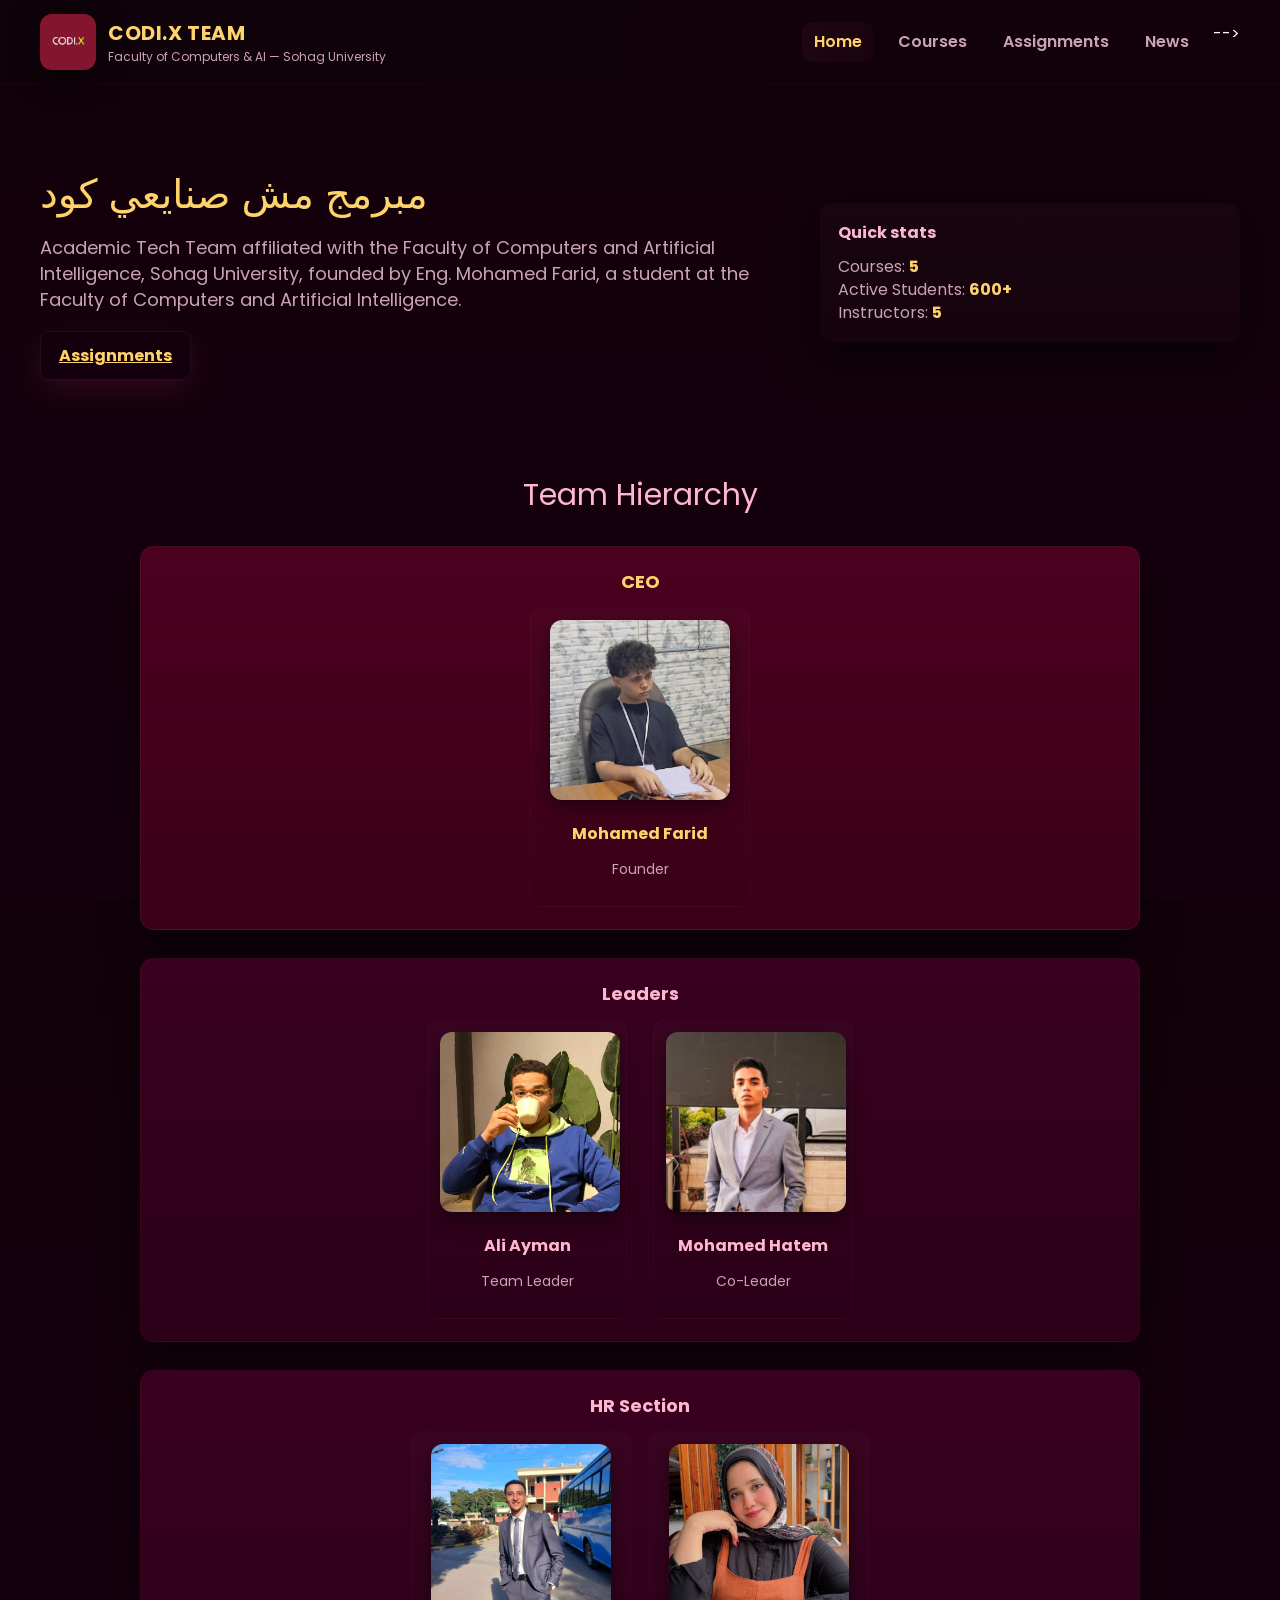
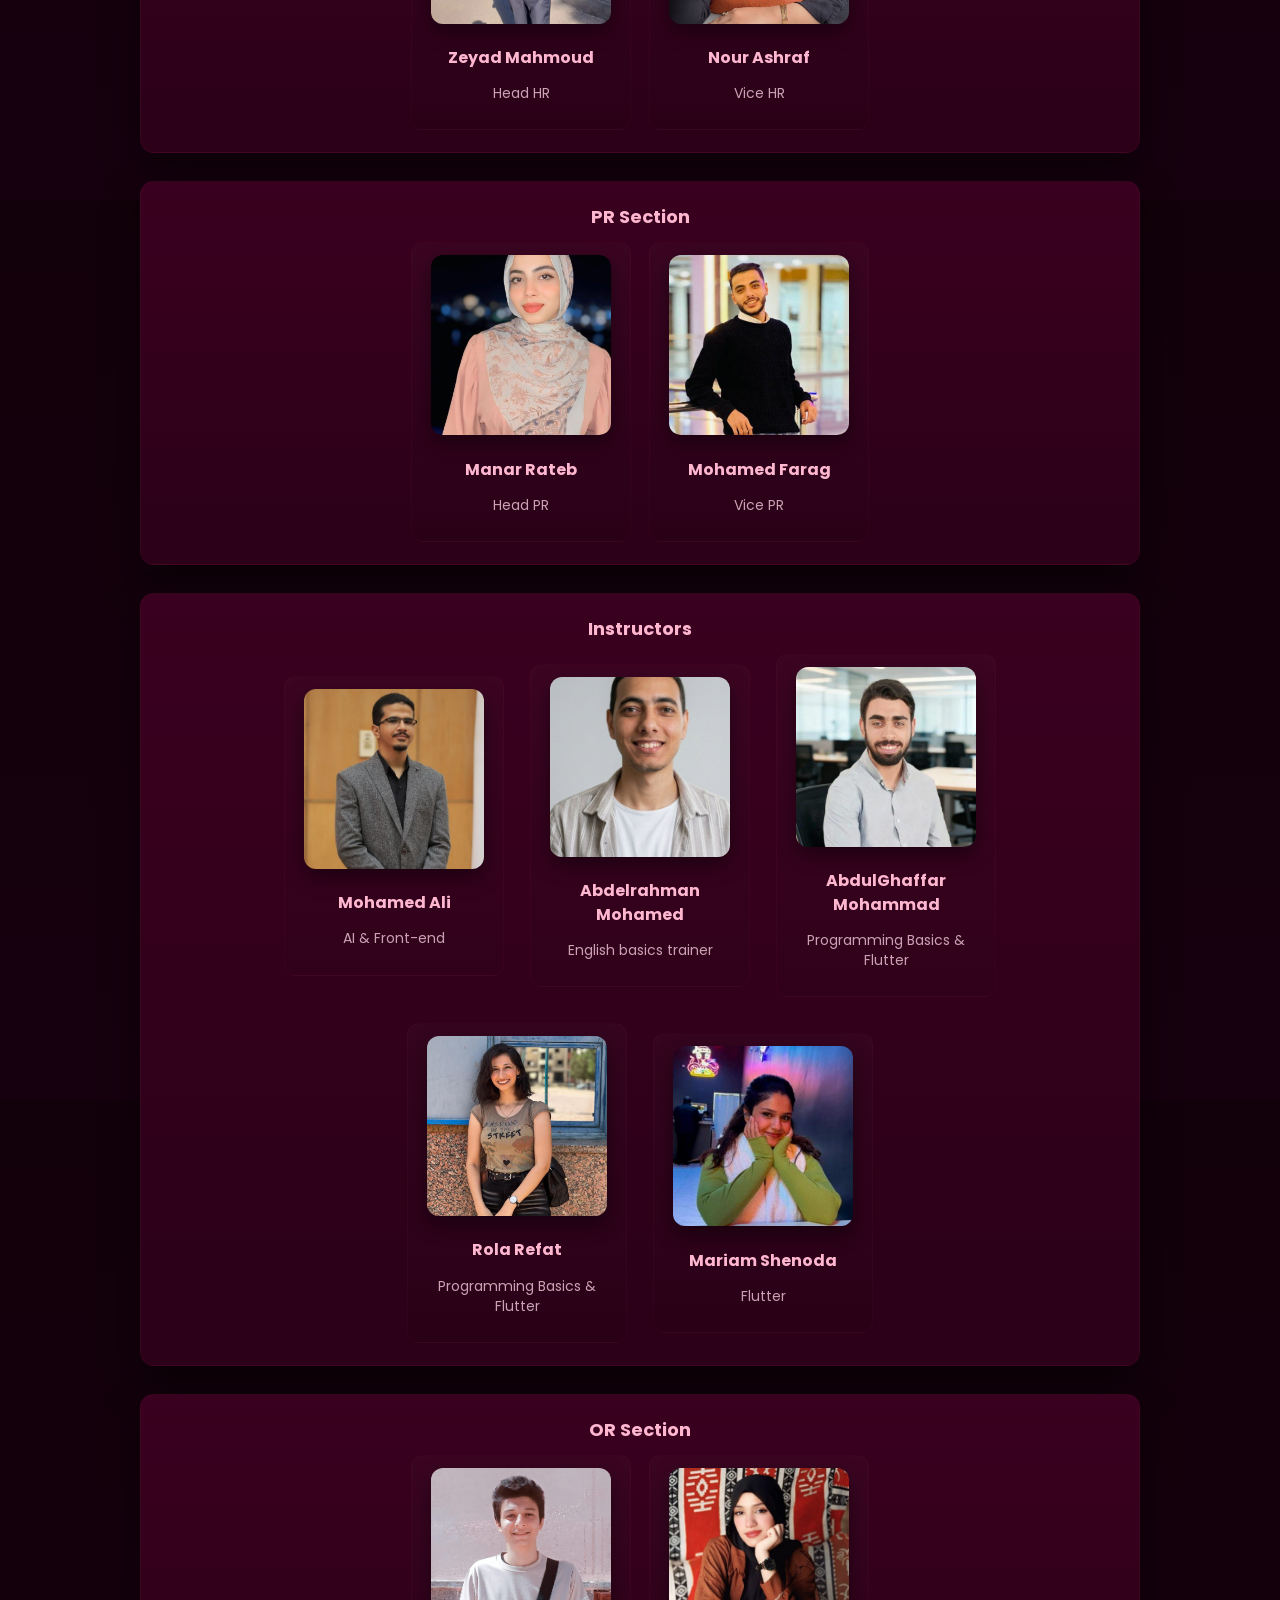
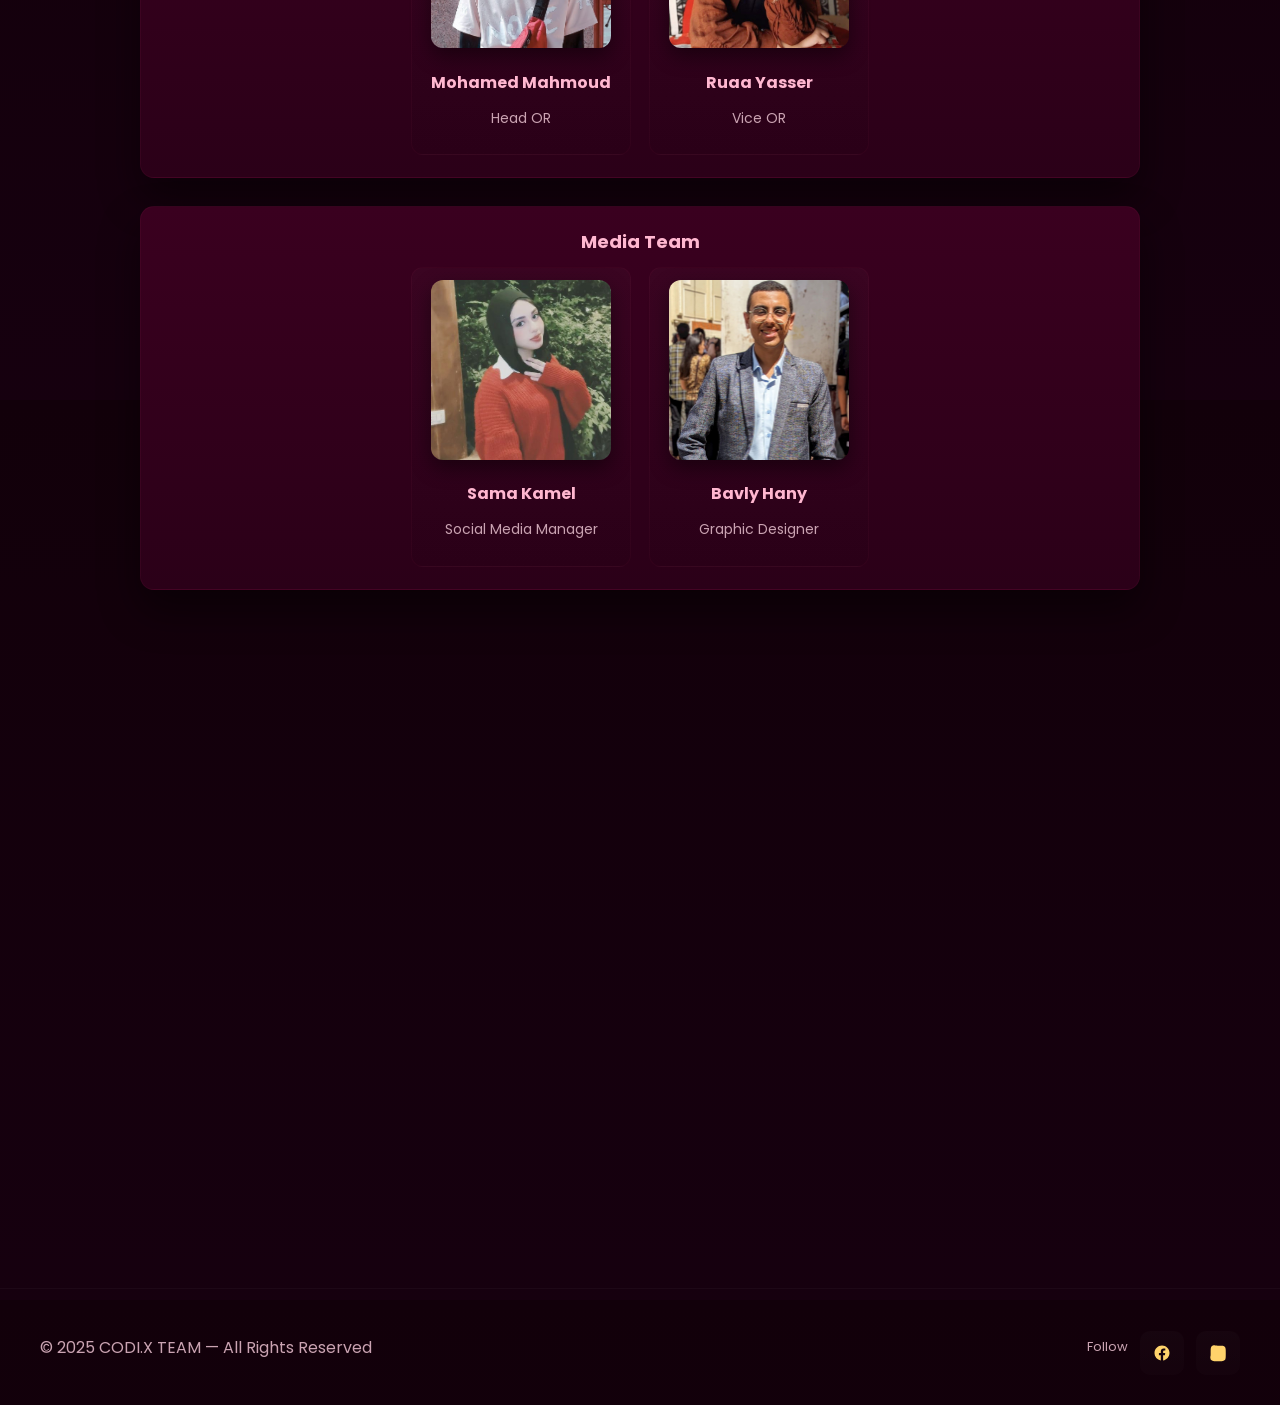
==== index.html @ 0fc8fe34 "Add files via upload" ====
<!DOCTYPE html>
<html lang="en">
<head>
<meta charset="utf-8" />
<meta name="viewport" content="width=device-width,initial-scale=1" />
<title>CODI.X TEAM — Professional</title>

<!-- Google Font -->
<link href="https://fonts.googleapis.com/css2?family=Poppins:wght@300;400;500;600;700;800&display=swap" rel="stylesheet">

<!-- style sheet -->
<style>
  :root{
    --bg-1:#12000a;         /* deep burgundy */
    --bg-2:#2a0018;         /* panel */
    --card:#3a001f;
    --accent:#ff4d8a;       /* pink accent */
    --accent-2:#ffb7d0;     /* light pink */
    --gold:#ffd36b;
    --muted:#caa3b2;
    --glass: rgba(255,255,255,0.03);
    --radius:14px;
  }

  *{box-sizing:border-box}
  html,body{height:100%}
  body{
    margin:0;
    font-family:"Poppins",system-ui,Segoe UI,Roboto,Arial,sans-serif;
    background: linear-gradient(180deg,var(--bg-1), #170010 120%);
    color:#fff;
    -webkit-font-smoothing:antialiased;
    -moz-osx-font-smoothing:grayscale;
    overflow-x:hidden;
    line-height:1.45;
  }

  /* container helper */
  .wrap{width:calc(100% - 40px); max-width:1200px; margin:0 auto;}

  /* NAV */
  header.site-header{
    position:sticky; top:0; z-index:9999;
    backdrop-filter: blur(6px);
    background: linear-gradient(90deg, rgba(10,10,12,0.25), rgba(20,8,12,0.15));
    border-bottom: 1px solid rgba(255,77,138,0.04);
  }
  .nav-inner{display:flex;align-items:center;justify-content:space-between;padding:14px 0;}
  .brand{display:flex;align-items:center;gap:14px}
  .brand img{width:56px;height:56px;border-radius:12px;object-fit:cover;box-shadow:0 8px 30px rgba(0,0,0,0.6)}
  .brand h1{font-size:20px;margin:0;color:var(--gold);letter-spacing:0.6px}
  nav.main-nav ul{display:flex;gap:12px;list-style:none;margin:0}
  nav.main-nav a{display:inline-block;padding:8px 12px;border-radius:10px;color:var(--muted);text-decoration:none;font-weight:600;transition:all .22s ease}
  nav.main-nav a:hover{color:var(--accent);transform:translateY(-2px)}
  nav.main-nav a.active{color:var(--gold);background:linear-gradient(90deg, rgba(255,77,138,0.06), rgba(255,77,138,0.03))}

  /* HERO */
  .hero{
    padding:80px 0 40px;
    position:relative;
  }
  .hero-grid{display:grid;grid-template-columns:1fr 420px;gap:40px;align-items:center}
  .hero-title{font-size:40px;color:var(--gold);margin-bottom:12px}
  .hero-lead{color:var(--muted);font-size:18px;max-width:70ch}
  .hero-card{background:linear-gradient(180deg, rgba(255,255,255,0.02), rgba(255,255,255,0.01));padding:18px;border-radius:12px;box-shadow:0 18px 40px rgba(0,0,0,0.5)}
  .cta-row{display:flex;gap:12px;margin-top:16px}
  .btn{background:linear-gradient(90deg,var(--accent), #ff6aa6);border:none;color:white;padding:12px 18px;border-radius:10px;font-weight:700;cursor:pointer;box-shadow:0 10px 30px rgba(255,77,138,0.12);transition:all .18s}
  .btn.ghost{background:transparent;border:1px solid rgba(255,255,255,0.06);color:var(--gold)}

  /* SECTIONS TITLE */
  .section-title{font-size:30px;color:var(--accent-2);text-align:center;margin-top:24px;margin-bottom:6px}
  .section-sub{color:var(--muted);text-align:center;margin-bottom:20px}

  /* HIERARCHY AREA */
  .hierarchy{padding:30px 0 80px}
  .stack{display:flex;flex-direction:column;align-items:center;gap:28px}
  .tier{
    width:100%;
    background:linear-gradient(180deg,var(--card), var(--panel, #2b0018));
    border-radius:var(--radius);
    padding:22px;
    max-width:1000px;
    box-shadow:0 20px 40px rgba(0,0,0,0.45);
    border:1px solid rgba(255,77,138,0.05);
    transform-origin:center;
    transition:transform .35s ease, box-shadow .35s ease;
  }
  .tier:hover{transform:translateY(-6px);box-shadow:0 28px 60px rgba(0,0,0,0.55)}
  .tier .row{display:flex;gap:26px;align-items:center;justify-content:center;flex-wrap:wrap}
  .profile{
    width:220px;text-align:center;
    background:linear-gradient(180deg, rgba(255,255,255,0.02), rgba(0,0,0,0.03));
    padding:12px;border-radius:12px;border:1px solid rgba(255,77,138,0.04);
  }
  .profile img{width:180px;height:180px;border-radius:12px;object-fit:cover;margin-bottom:10px;box-shadow:0 8px 20px rgba(0,0,0,0.45)}
  .profile h4{margin:6px 0;color:var(--accent-2)}
  .profile p{color:var(--muted);font-size:14px}

  /* make CEO distinct */
  .tier.ceo{background:linear-gradient(180deg,#4b001f,#3b0018);border:1px solid rgba(255,211,107,0.06)}
  .tier.ceo .profile h4{color:var(--gold)}

  /* make leader row smaller panels horizontally */
  .leader-row .profile{width:200px}
  .two-profiles{display:flex;gap:18px;justify-content:center;flex-wrap:wrap}

  /* COURSES / ASSIGNMENTS cards */
  .cards{display:grid;grid-template-columns:repeat(auto-fit,minmax(240px,1fr));gap:18px;margin-top:18px}
  .card{
    background: linear-gradient(180deg, rgba(255,255,255,0.02), rgba(255,255,255,0.01));
    padding:16px;border-radius:12px;border:1px solid rgba(255,77,138,0.04);
  }
  .card h3{margin:0 0 8px;color:var(--accent-2)}
  .card p{color:var(--muted);font-size:14px;margin-bottom:12px}
  .card .actions{display:flex;gap:8px;justify-content:flex-end}
  .link{color:var(--accent);font-weight:700;text-decoration:none}

  /* MODAL details */
  .modal-backdrop{position:fixed;inset:0;background:rgba(0,0,0,0.6);display:none;align-items:center;justify-content:center;z-index:9999;padding:20px}
  .modal{background:linear-gradient(180deg,#1f0012,#2d0018);padding:18px;border-radius:12px;max-width:780px;width:100%;box-shadow:0 30px 50px rgba(0,0,0,0.7);border:1px solid rgba(255,77,138,0.06)}
  .modal h3{color:var(--gold);margin-bottom:8px}
  .modal p{color:var(--muted);line-height:1.6}
  .modal .close{float:right;background:transparent;border:none;color:var(--accent-2);font-weight:700;font-size:18px;cursor:pointer}

  /* SOCIAL ICONS (footer) */
  .socials{display:flex;gap:12px;justify-content:center;align-items:center;margin-top:12px}
  .socials a{width:44px;height:44px;border-radius:10px;display:inline-flex;align-items:center;justify-content:center;background:linear-gradient(180deg, rgba(255,255,255,0.02), rgba(255,255,255,0.01));color:var(--gold);transition:transform .22s, background .22s}
  .socials a:hover{transform:translateY(-6px) rotate(6deg);background:linear-gradient(90deg,var(--accent),#ff6aa6);color:#fff}

  footer.site-footer{padding:30px 0;margin-top:40px;background:transparent;border-top:1px solid rgba(255,255,255,0.03)}
  footer .legal{color:var(--muted);text-align:center}

  /* reveal on scroll */
  [data-reveal]{opacity:0;transform:translateY(30px);transition:all .8s cubic-bezier(.2,.9,.3,1)}
  [data-reveal].visible{opacity:1;transform:none}

  /* responsive */
  @media (max-width: 900px){
    .hero-grid{grid-template-columns:1fr}
    .profile img{width:140px;height:140px}
    .profile{width:180px}
  }
  @media (max-width:600px){
    nav.main-nav{display:none} /* could add mobile menu later */
    .wrap{width:calc(100% - 24px)}
    .hero-title{font-size:28px}
  }

</style>
</head>
<body>

<header class="site-header">
  <div class="wrap nav-inner">
    <div class="brand" style="gap:12px">
      <img src="images/logo.jpg" alt="CODI.X logo" />
      <div>
        <h1>CODI.X TEAM</h1>
        <div style="font-size:12px;color:var(--muted)">Faculty of Computers & AI — Sohag University</div>
      </div>
    </div>

        <!-- nav p -->
    <nav class="main-nav" aria-label="Main navigation">
      <ul>
        <li><a href="index.html" class="nav-link active">Home</a></li>
        <li><a href="courses.html" class="nav-link">Courses</a></li>
        <li><a href="assignments.html" class="nav-link">Assignments</a></li>
        <li><a href="news.html" class="nav-link">News</a></li>
        <!-- <li><a href="#pr" class="nav-link">PR</a></li> -->
        <!-- <li><a href="#media" class="nav-link">Media</a></li> --> -->
        <!-- <li><a href="#contact" class="nav-link">Contact</a></li> -->
      </ul>
    </nav>
  </div>
</header>

<!-- HERO -->

<section id="home" class="wrap hero" data-reveal>
  <div class="hero-grid">
    <div>
      <div class="hero-title">مبرمج مش صنايعي كود </div>
      <div class="hero-lead" style="margin-top:8px">
        Academic Tech Team affiliated with the Faculty of Computers and Artificial Intelligence, Sohag University, founded by Eng. Mohamed Farid, a student at the Faculty of 
        Computers and Artificial Intelligence.
      </div>

      <div class="cta-row" style="margin-top:18px">
        <!-- <button class="btn" href="courses.html" id="view-courses">View Courses</button> -->
        <a class="btn ghost" href="assignments.html">Assignments</a>
      </div>
    </div>

    <!-- websit statistics -->

    <aside class="hero-card" data-reveal>
      <strong style="color:var(--accent-2)">Quick stats</strong>
      <div style="margin-top:10px;color:var(--muted)">
        <div>Courses: <strong style="color:var(--gold)">5</strong></div>
        <div>Active Students: <strong style="color:var(--gold)">600+</strong></div>
        <div>Instructors: <strong style="color:var(--gold)">5</strong></div>
      </div>
    </aside>
  </div>
</section>


<!-- HIERARCHY / TEAM -->

<section class="wrap hierarchy" id="structure">
  <div class="section-title" data-reveal>Team Hierarchy</div>
  <!-- <div class="section-sub" data-reveal>CEO at top, followed by leadership and department teams</div> -->

  <div class="stack" style="margin-top:28px">

    <!-- CEO -->

    <div class="tier ceo" data-reveal>
      <div style="text-align:center;margin-bottom:12px"><strong style="font-size:18px;color:var(--gold)">CEO</strong></div>
      <div class="row">
        <div class="profile">
          
          <img src="images/farid 3.jpg" alt="CEO">
          <h4>Mohamed Farid</h4>
          <p> Founder</p>
        </div>
      </div>
    </div>

    <!-- Leader & Co-Leader -->

    <div class="tier leader-row" data-reveal>
      <div style="text-align:center;margin-bottom:12px"><strong style="font-size:18px;color:var(--accent-2)">Leaders</strong></div>
      <div class="row">
        <div class="profile">
          <img src="images/ali ayman.jpg" alt="Leader">
          <h4>Ali Ayman </h4>
          <p>Team Leader</p>
        </div>

        <div class="profile">
          <img src="images/hatem2.jpg" alt="Co-Leader">
          <h4> Mohamed Hatem</h4>
          <p>Co-Leader</p>
        </div>
      </div>
    </div>

    <!-- HR -->

    <section id="hr" class="tier" data-reveal>
      <div style="text-align:center;margin-bottom:12px"><strong style="font-size:18px;color:var(--accent-2)">HR Section</strong></div>
      <div class="row">
        <div class="two-profiles">
          <div class="profile">
            <img src="images/zeego2.jpg" alt="HR Member 1">
            <h4>Zeyad Mahmoud</h4>
            <p>Head HR </p>
          </div>

          <div class="profile">
            <img src="images/nour.jpg" alt="HR Member 2">
            <h4>Nour Ashraf </h4>
            <p>Vice HR</p>
          </div>
        </div>
      </div>
    </section>

    <!-- PR -->

    <section id="pr" class="tier" data-reveal>
      <div style="text-align:center;margin-bottom:12px"><strong style="font-size:18px;color:var(--accent-2)">PR Section</strong></div>
      <div class="row">
        <div class="two-profiles">
          <div class="profile">
            <img src="images/manar.jpg" alt="PR 1">
            <h4>Manar Rateb </h4>
            <p>Head PR</p>
          </div>

          <div class="profile">
            <img src="images/farag.jpg" alt="PR 2">
            <h4>Mohamed Farag</h4>
            <p>Vice PR</p>
          </div>
        </div>
      </div>
    </section>

    <!-- Instructors -->

    <section id="instructors" class="tier" data-reveal>
      <div style="text-align:center;margin-bottom:12px"><strong style="font-size:18px;color:var(--accent-2)">Instructors</strong></div>
      <div class="row">
        <div class="profile">
          <img src="images/nasry.jpg" alt="Instructor 1">
          <h4>Mohamed Ali</h4>
          <p> AI & Front-end</p>
        </div>

        <div class="profile">
          <img src="images/abdo.jpg" alt="Instructor 2">
          <h4>  Abdelrahman Mohamed</h4>
          <p> English basics trainer</p>
        </div>
      

      <div class="profile">
                <img src="images/abdelafar.jpg" alt="Instructor 3">
                <h4> AbdulGhaffar Mohammad</h4>
                <p> Programming Basics & Flutter</p>
            </div>
      

        <div class="profile">
                <img src="images/rolaa.jpg" alt="Instructor 3">
                <h4> Rola Refat</h4>
                <p> Programming Basics & Flutter</p>
            </div>
       

        <div class="profile">
                <img src="images/mariam.jpg" alt="Instructor 3">
                <h4> Mariam Shenoda</h4>
                <p> Flutter</p>
            </div>
       </div>
      
    </section>


    <!-- OR -->

    <section id="or" class="tier" data-reveal>
      <div style="text-align:center;margin-bottom:12px"><strong style="font-size:18px;color:var(--accent-2)"> OR Section</strong></div>
      <div class="row">
        <div class="two-profiles">
          <div class="profile">
            <img src="images/mm2.jpg" alt="Operations 1">
            <h4>Mohamed Mahmoud </h4>
            <p> Head OR</p>
          </div>

          <div class="profile">
            <img src="images/ruaa.jpg" alt="Operations 2">
            <h4>Ruaa Yasser </h4>
            <p>Vice OR</p>
          </div>
        </div>
      </div>
    </section>


    <!-- Media -->

    <section id="media" class="tier" data-reveal>
      <div style="text-align:center;margin-bottom:12px"><strong style="font-size:18px;color:var(--accent-2)">Media Team</strong></div>
      <div class="row">
        <div class="two-profiles">
          <div class="profile">
            <img src="images/sama3.jpg" alt="Media 1">
            <h4>Sama Kamel </h4>
            <p>Social Media Manager </p>
          </div>

          <div class="profile">
            <img src="images/bavly.jpg" alt="Media 2">
            <h4>Bavly Hany </h4>
            <p>Graphic Designer</p>
          </div>
        </div>
      </div>
    </section>

  </div>
</section>













<!-- CONTACT -->
<section id="contact" class="wrap" style="padding-bottom:80px">
  <div class="section-title" data-reveal>Contact Us</div>
  <div class="section-sub" data-reveal>Questions? Partnerships? Drop a message.</div>

  <div style="max-width:900px;margin:18px auto;display:grid;grid-template-columns:1fr 320px;gap:20px" data-reveal>
    <form id="contactForm" style="background:linear-gradient(180deg, rgba(255,255,255,0.02), rgba(0,0,0,0.02));padding:14px;border-radius:12px">
      <label style="display:block;font-weight:600;margin-bottom:6px;color:var(--muted)">Name</label>
      <input type="text" id="name" required style="width:100%;padding:10px;border-radius:8px;border:1px solid rgba(255,255,255,0.04);background:transparent;color:#fff;margin-bottom:10px">

      <label style="display:block;font-weight:600;margin-bottom:6px;color:var(--muted)">Email</label>
      <input type="email" id="email" required style="width:100%;padding:10px;border-radius:8px;border:1px solid rgba(255,255,255,0.04);background:transparent;color:#fff;margin-bottom:10px">

      <label style="display:block;font-weight:600;margin-bottom:6px;color:var(--muted)">Message</label>
      <textarea id="message" rows="5" required style="width:100%;padding:10px;border-radius:8px;border:1px solid rgba(255,255,255,0.04);background:transparent;color:#fff"></textarea>

      <div style="margin-top:12px;text-align:right">
        <button class="btn" type="submit">Send Message</button>
      </div>

      <p id="formNotice" style="display:none;color:var(--accent-2);margin-top:10px"></p>
    </form>

    <!-- EMail -->

    <aside style="padding:16px;border-radius:12px;background:linear-gradient(180deg, rgba(255,255,255,0.01), rgba(0,0,0,0.03));">
      <div style="font-weight:700;color:var(--accent-2)">Contact Info</div>
      <div style="margin-top:8px;color:var(--muted)">Email: codixacademy.gmail.com</div>
      <div style="margin-top:12px">

        <!-- Follow -->
        <div style="font-weight:700;color:var(--accent-2)">Follow us</div>
        <div class="socials" style="margin-top:10px">
          <!-- Facebook SVG -->
          <a href="https://www.facebook.com" target="_blank" aria-label="Facebook" id="fb-link">
            <svg width="20" height="20" viewBox="0 0 24 24" fill="currentColor"><path d="M22 12c0-5.5-4.5-10-10-10S2 6.5 2 12c0 5 3.7 9.1 8.4 9.9v-7h-2.5v-3h2.5V9.8c0-2.5 1.5-3.9 3.8-3.9 1.1 0 2.2.1 2.2.1v2.5h-1.3c-1.2 0-1.6.8-1.6 1.5V12h2.8l-.4 3h-2.4v7C18.3 21.1 22 17 22 12z"/></svg>
          </a>

          <!-- Instagram SVG -->
          <a href="https://www.instagram.com" target="_blank" aria-label="Instagram" id="ig-link">
            <svg width="20" height="20" viewBox="0 0 24 24" fill="currentColor"><path d="M12 2.2c3.2 0 3.6.01 4.9.07 1.1.05 1.9.24 2.4.4.6.2 1.1.5 1.6 1 .5.5.8 1 .99 1.6.16.5.35 1.3.4 2.4.06 1.3.07 1.7.07 4.9s-.01 3.6-.07 4.9c-.05 1.1-.24 1.9-.4 2.4-.2.6-.5 1.1-1 1.6-.5.5-1 .8-1.6 1-.5.16-1.3.35-2.4.4-1.3.06-1.7.07-4.9.07s-3.6-.01-4.9-.07c-1.1-.05-1.9-.24-2.4-.4-.6-.2-1.1-.5-1.6-1-.5-.5-.8-1-1-1.6-.16-.5-.35-1.3-.4-2.4C2.21 15.6 2.2 15.2 2.2 12s.01-3.6.07-4.9c.05-1.1.24-1.9.4-2.4.2-.6.5-1.1 1-1.6.5-.5 1-.8 1.6-1 .5-.16 1.3-.35 2.4-.4C8.4 2.21 8.8 2.2 12 2.2m0-2.2C8.7 0 8.3.01 7 .07 5.7.13 4.8.31 4 .63c-.9.4-1.7 1-2.4 1.7-.7.7-1.3 1.5-1.7 2.4C-.3 6.8-.1 7.7-.07 9 0 10.3 0 10.7 0 14s.01 3.7.07 5c.06 1.3.25 2.2.57 3 .4.9 1 1.7 1.7 2.4.7.7 1.5 1.3 2.4 1.7.8.32 1.7.51 3 .57 1.3.06 1.7.07 5 .07s3.7-.01 5-.07c1.3-.06 2.2-.25 3-.57.9-.4 1.7-1 2.4-1.7.7-.7 1.3-1.5 1.7-2.4.32-.8.51-1.7.57-3 .06-1.3.07-1.7.07-5s-.01-3.7-.07-5c-.06-1.3-.25-2.2-.57-3-.4-.9-1-1.7-1.7-2.4C20.1 1.3 19.3.7 18.4.3 17.6 0 16.7-.19 15.4-.25 14-.31 13.6-.32 12 .32z"/><path d="M12 5.8a6.2 6.2 0 100 12.4 6.2 6.2 0 000-12.4zm0 10.2a4 4 0 110-8 4 4 0 010 8zM18.4 4a1.4 1.4 0 11-2.8 0 1.4 1.4 0 012.8 0z"/></svg>
          </a>
        </div>
      </div>
    </aside>
  </div>
</section>

<!-- FOOTER -->
<footer class="site-footer">
  <div class="wrap" style="display:flex;justify-content:space-between;align-items:center;flex-wrap:wrap;gap:12px">
    <div class="legal">
      © 2025 CODI.X TEAM — All Rights Reserved
    </div>



    <div style="display:flex;gap:12px;align-items:center">
      <div style="color:var(--muted);font-size:13px">Follow</div>
      <div class="socials">
        <a href="https://www.facebook.com" target="_blank" aria-label="Facebook">
          <svg width="18" height="18" viewBox="0 0 24 24" fill="currentColor"><path d="M22 12c0-5.5-4.5-10-10-10S2 6.5 2 12c0 5 3.7 9.1 8.4 9.9v-7h-2.5v-3h2.5V9.8c0-2.5 1.5-3.9 3.8-3.9 1.1 0 2.2.1 2.2.1v2.5h-1.3c-1.2 0-1.6.8-1.6 1.5V12h2.8l-.4 3h-2.4v7C18.3 21.1 22 17 22 12z"/></svg>
        </a>
        <a href="https://www.instagram.com" target="_blank" aria-label="Instagram">
          <svg width="18" height="18" viewBox="0 0 24 24" fill="currentColor"><path d="M12 2.2c3.2 0 3.6.01 4.9.07 1.1.05 1.9.24 2.4.4.6.2 1.1.5 1.6 1 .5.5.8 1 .99 1.6.16.5.35 1.3.4 2.4.06 1.3.07 1.7.07 4.9s-.01 3.6-.07 4.9c-.05 1.1-.24 1.9-.4 2.4-.2.6-.5 1.1-1 1.6-.5.5-1 .8-1.6 1-.5.16-1.3.35-2.4.4-1.3.06-1.7.07-4.9.07s-3.6-.01-4.9-.07c-1.1-.05-1.9-.24-2.4-.4-.6-.2-1.1-.5-1.6-1-.5-.5-.8-1-1-1.6-.16-.5-.35-1.3-.4-2.4C2.21 15.6 2.2 15.2 2.2 12s.01-3.6.07-4.9c.05-1.1.24-1.9.4-2.4.2-.6.5-1.1 1-1.6.5-.5 1-.8 1.6-1 .5-.16 1.3-.35 2.4-.4C8.4 2.21 8.8 2.2 12 2.2"/></svg>
        </a>
      </div>
    </div>
  </div>
</footer>

<!-- MODAL (details) -->
<div class="modal-backdrop" id="modalBackdrop" aria-hidden="true">
  <div class="modal" role="dialog" aria-modal="true" aria-labelledby="modalTitle">
    <button class="close" id="modalClose">&times;</button>
    <h3 id="modalTitle">Course Details</h3>
    <p id="modalBody" style="margin-top:8px;color:var(--muted)"></p>
  </div>
</div>

<script>
  // Smooth scroll + active nav
  document.querySelectorAll('a.nav-link, a[href^="#"]').forEach(a => {
    a.addEventListener('click', (e) => {
      const href = a.getAttribute('href');
      if(href && href.startsWith('#')){
        e.preventDefault();
        const target = document.querySelector(href);
        if(target){
          target.scrollIntoView({behavior:'smooth', block:'start'});
          // set active
          document.querySelectorAll('.nav-link').forEach(x => x.classList.remove('active'));
          // find nav link for this href
          document.querySelectorAll('.nav-link').forEach(x => {
            if(x.getAttribute('href') === href) x.classList.add('active');
          });
        }
      }
    });
  });

  // reveal on scroll
  const revealElems = document.querySelectorAll('[data-reveal]');
  const reveal = () => {
    const trigger = window.innerHeight * 0.82;
    revealElems.forEach(el => {
      const top = el.getBoundingClientRect().top;
      if(top < trigger) el.classList.add('visible');
    });
  };
  window.addEventListener('scroll', reveal);
  window.addEventListener('load', reveal);

  // Modal details for courses
  const modalBackdrop = document.getElementById('modalBackdrop');
  const modalBody = document.getElementById('modalBody');
  const modalTitle = document.getElementById('modalTitle');
  const modalClose = document.getElementById('modalClose');

  const courseDetails = {
    'prog': {
      title:'Programming Basics — Course Details',
      body:`Duration: 6 weeks. Topics: Variables, Control Flow, Functions, Data Structures. 
      Deliverables: weekly assignments and final mini-project. <br><br>
      Links: <a class="link" href="#" onclick="return false">Syllabus (PDF)</a> • <a class="link" href="#" onclick="return false">Register</a>`
    },
    'frontend': {
      title:'Front-end Development — Course Details',
      body:`Duration: 8 weeks. Topics: HTML, CSS, JS, Responsive Design, Tooling. 
      Deliverables: assignments + portfolio project. <br><br>
      Links: <a class="link" href="#" onclick="return false">Curriculum</a> • <a class="link" href="#" onclick="return false">Register</a>`
    },
    'ai': {
      title:'Artificial Intelligence — Course Details',
      body:`Duration: 10 weeks. Topics: ML basics, model training, evaluation, project. 
      Prerequisites: programming basics. <br><br>
      Links: <a class="link" href="#" onclick="return false">Syllabus</a> • <a class="link" href="#" onclick="return false">Register</a>`
    }
  };

  document.querySelectorAll('button[data-course]').forEach(btn=>{
    btn.addEventListener('click', ()=>{
      const key = btn.getAttribute('data-course');
      const info = courseDetails[key];
      if(info){
        modalTitle.innerHTML = info.title;
        modalBody.innerHTML = info.body;
        modalBackdrop.style.display = 'flex';
        modalBackdrop.setAttribute('aria-hidden','false');
      }
    });
  });

  modalClose.addEventListener('click', ()=> closeModal());
  modalBackdrop.addEventListener('click', (e)=>{ if(e.target===modalBackdrop) closeModal(); });
  document.addEventListener('keydown', e=>{ if(e.key==='Escape') closeModal(); });

  function closeModal(){
    modalBackdrop.style.display = 'none';
    modalBackdrop.setAttribute('aria-hidden','true');
  }

  // Contact form demo behaviour
  const contactForm = document.getElementById('contactForm');
  if(contactForm){
    contactForm.addEventListener('submit', function(e){
      e.preventDefault();
      const notice = document.getElementById('formNotice');
      notice.style.display = 'block';
      notice.textContent = 'Thanks — your message is queued (demo). Connect to backend to send.';
      notice.style.opacity = 1;
      setTimeout(()=> notice.style.opacity = 0.9, 10);
    });
  }

  // quick button view courses
  document.getElementById('view-courses').addEventListener('click', ()=>{
    document.querySelector('a[href="#courses"]').click();
  });

</script>

</body>
</html>
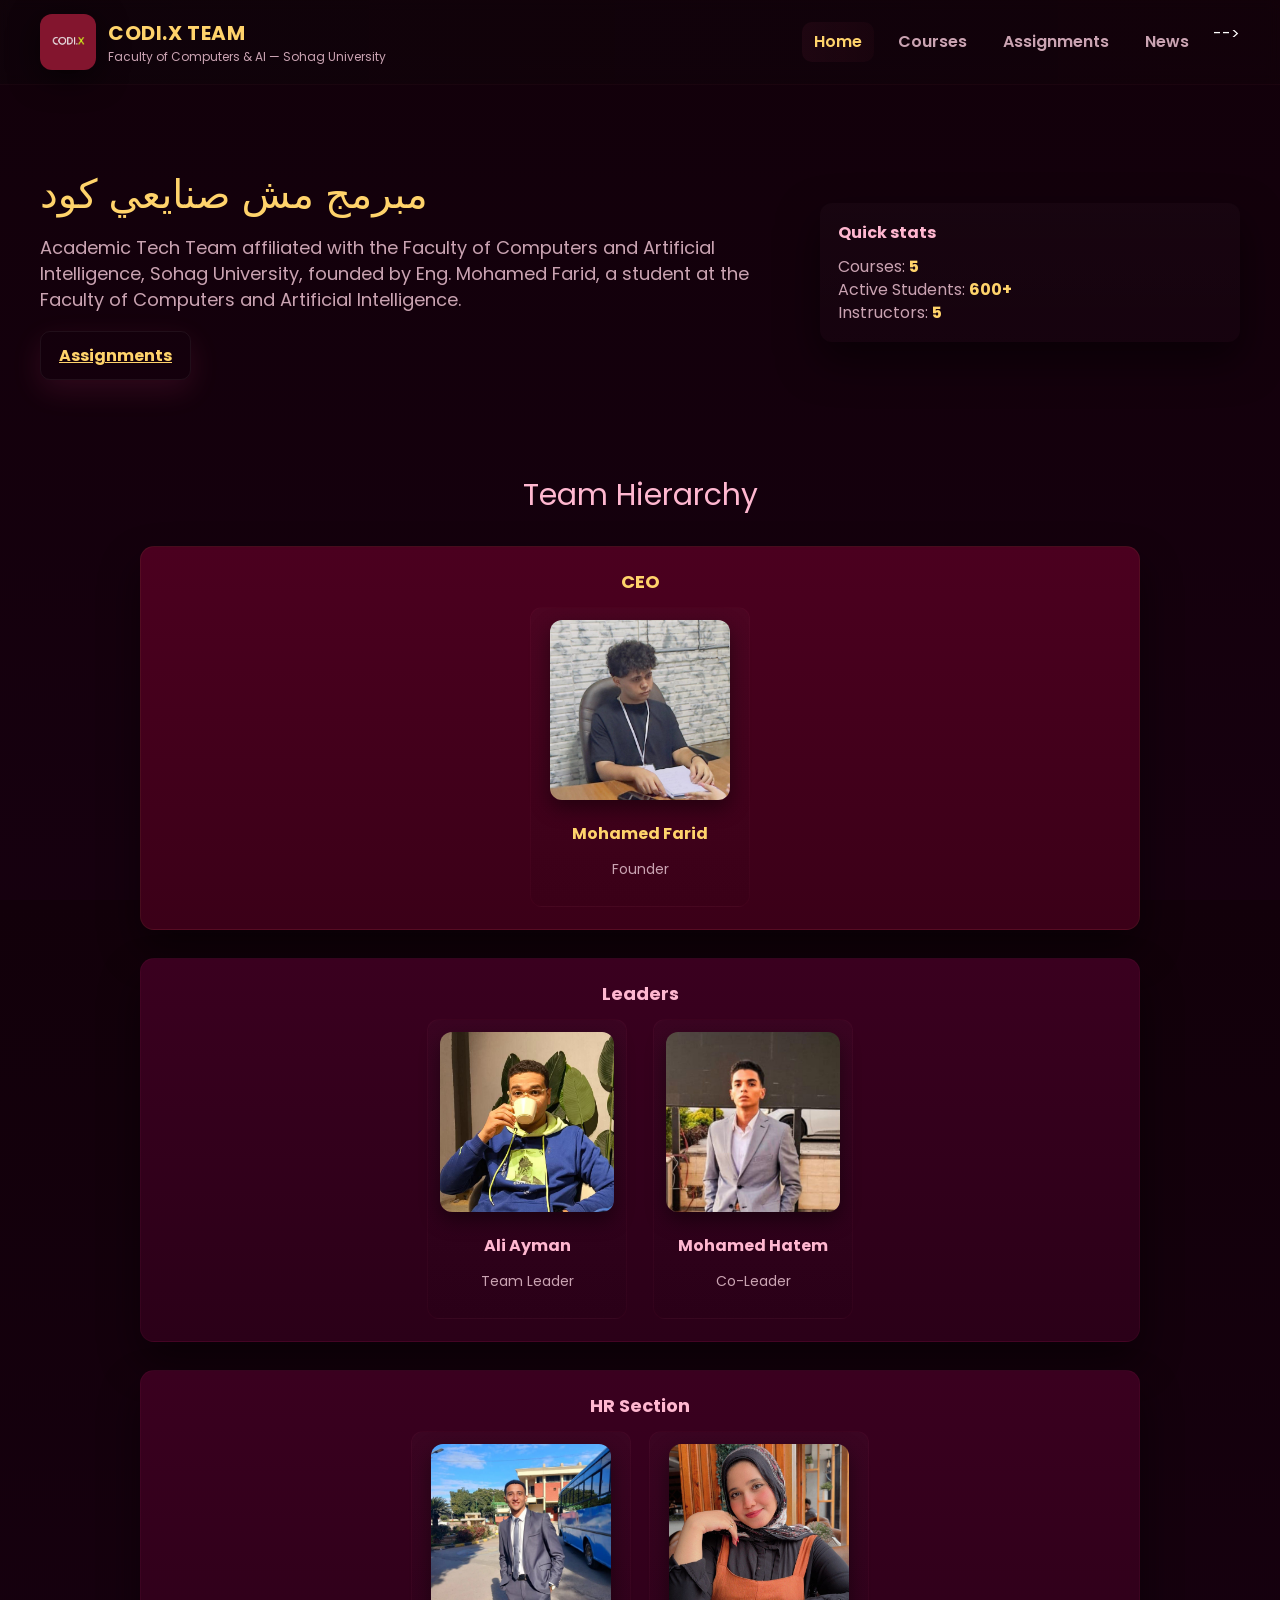
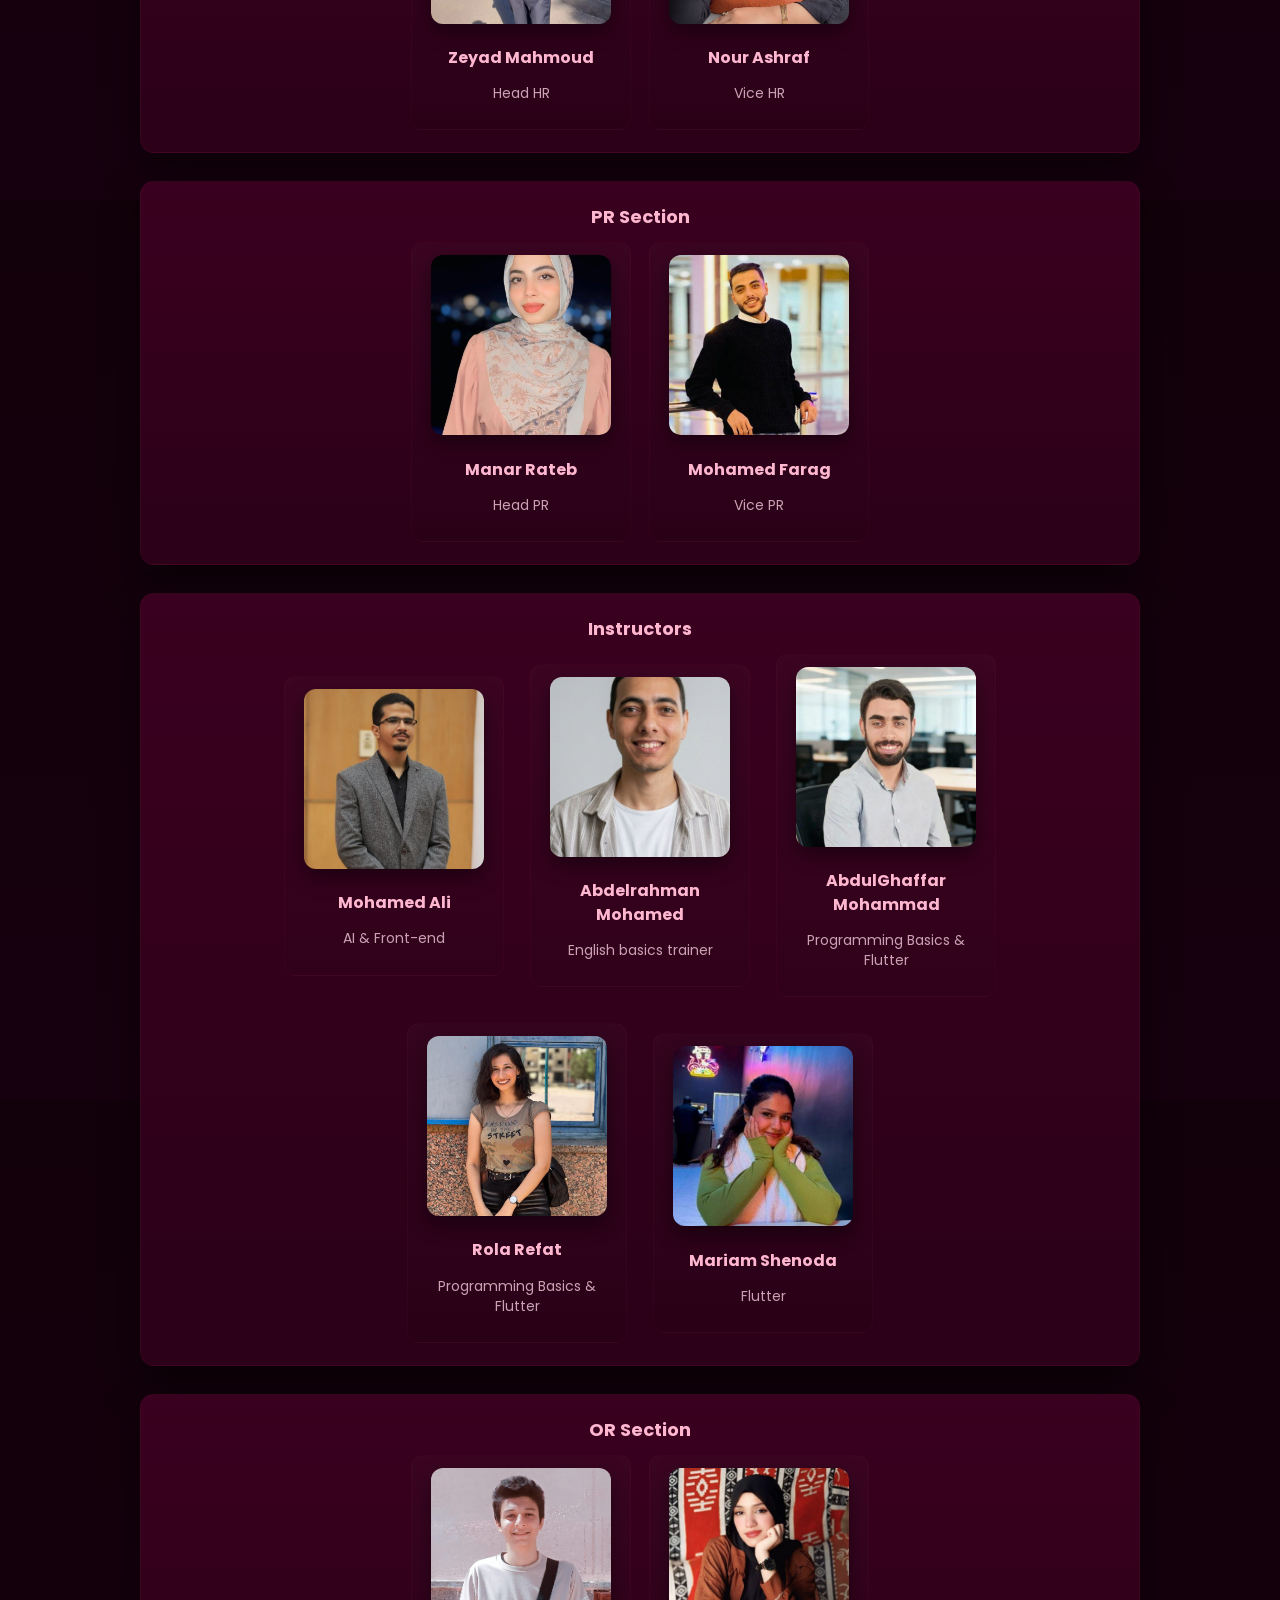
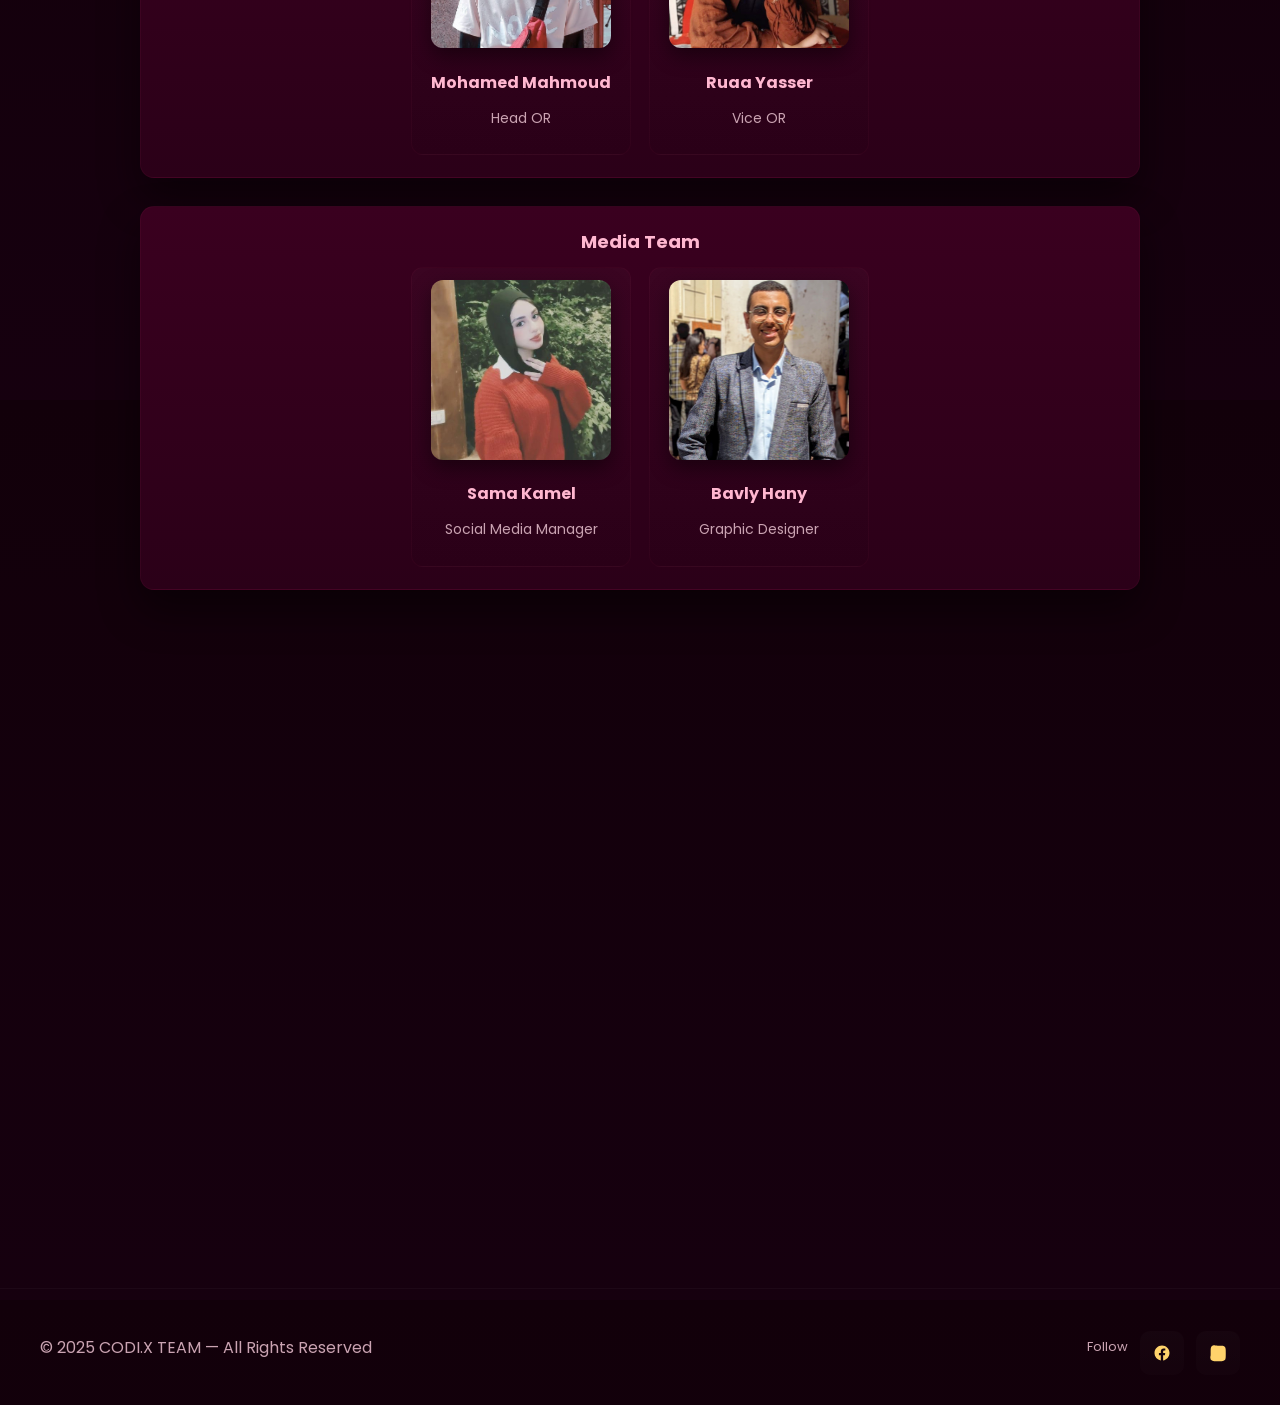
==== commit c644e9f2: "Add files via upload" ====
--- a/index.html
+++ b/index.html
@@ -1,4 +1,4 @@
-<!DOCTYPE html>
+  <!DOCTYPE html>
 <html lang="en">
 <head>
 <meta charset="utf-8" />
@@ -145,6 +145,87 @@
     .wrap{width:calc(100% - 24px)}
     .hero-title{font-size:28px}
   }
+
+/* ================================
+   GLOBAL RESPONSIVE FIX
+================================ */
+
+/* الصور متكبرش عن الكرت */
+/* img{
+max-width:100%;
+height:auto;
+display:block;
+} */
+
+/* الصور العامة */
+img{
+max-width:100%;
+height:auto;
+}
+
+/* صور الكروت في المنتصف */
+.course-card img{
+display:block;
+margin:0 auto 15px auto;
+}
+
+/* يخلي العناصر تلف تحت بعض لو الشاشة صغيرة */
+.nav-inner{
+flex-wrap:wrap;
+}
+
+/* المينيو تبقى في سطر تحت اللوجو في الموبايل */
+@media (max-width:768px){
+
+.main-nav{
+width:100%;
+margin-top:10px;
+}
+
+.main-nav ul{
+display:flex;
+flex-wrap:wrap;
+justify-content:center;
+gap:12px;
+padding:0;
+}
+
+.main-nav a{
+font-size:14px;
+}
+
+/* يقلل المسافات */
+.wrap,
+.container{
+width:95%;
+}
+
+/* يخلي الكروت تملى الشاشة */
+.courses-container{
+grid-template-columns:1fr;
+}
+
+/* أي جريد تانية */
+.cards,
+.grid,
+.items{
+grid-template-columns:1fr !important;
+}
+
+}
+
+/* موبايلات أصغر */
+@media (max-width:480px){
+
+.page-title{
+font-size:22px;
+}
+
+.brand h2{
+font-size:18px;
+}
+
+}
 
 </style>
 </head>
@@ -572,4 +653,4 @@
 </script>
 
 </body>
-</html>
+</html>
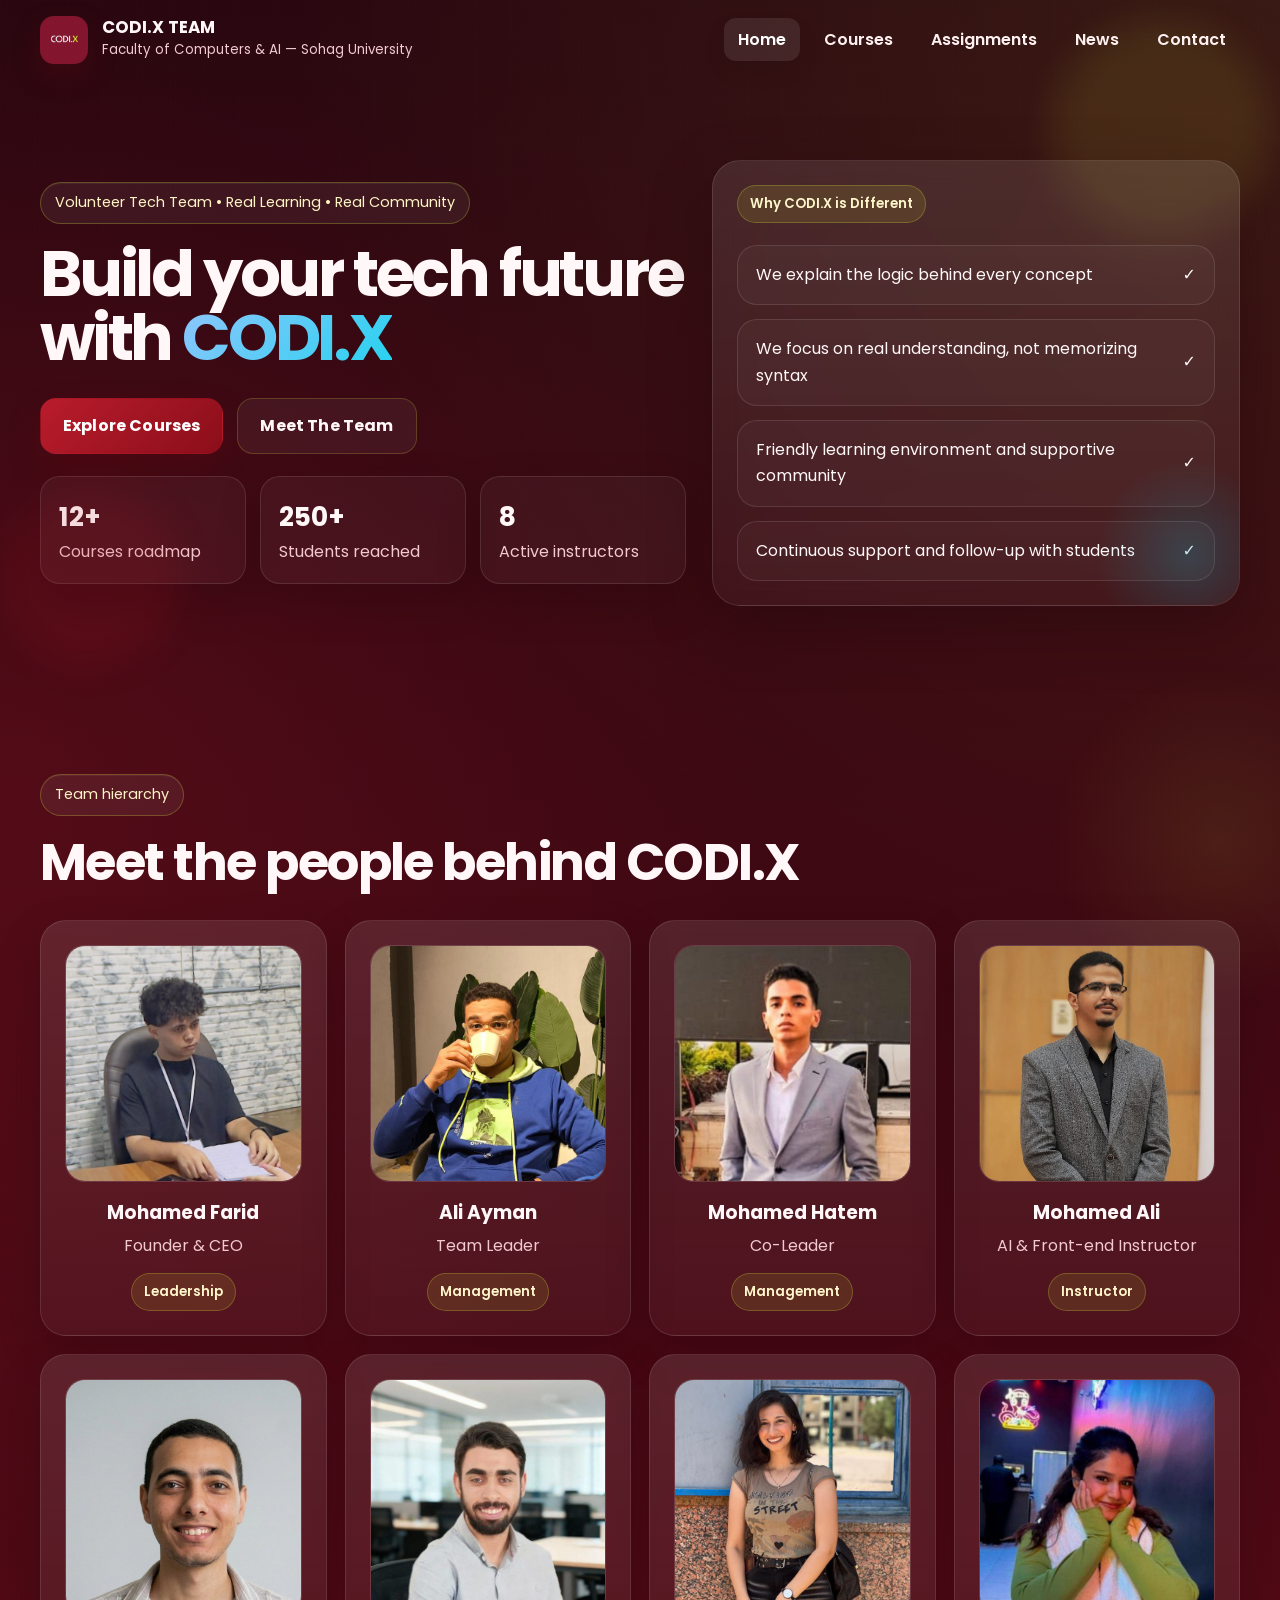
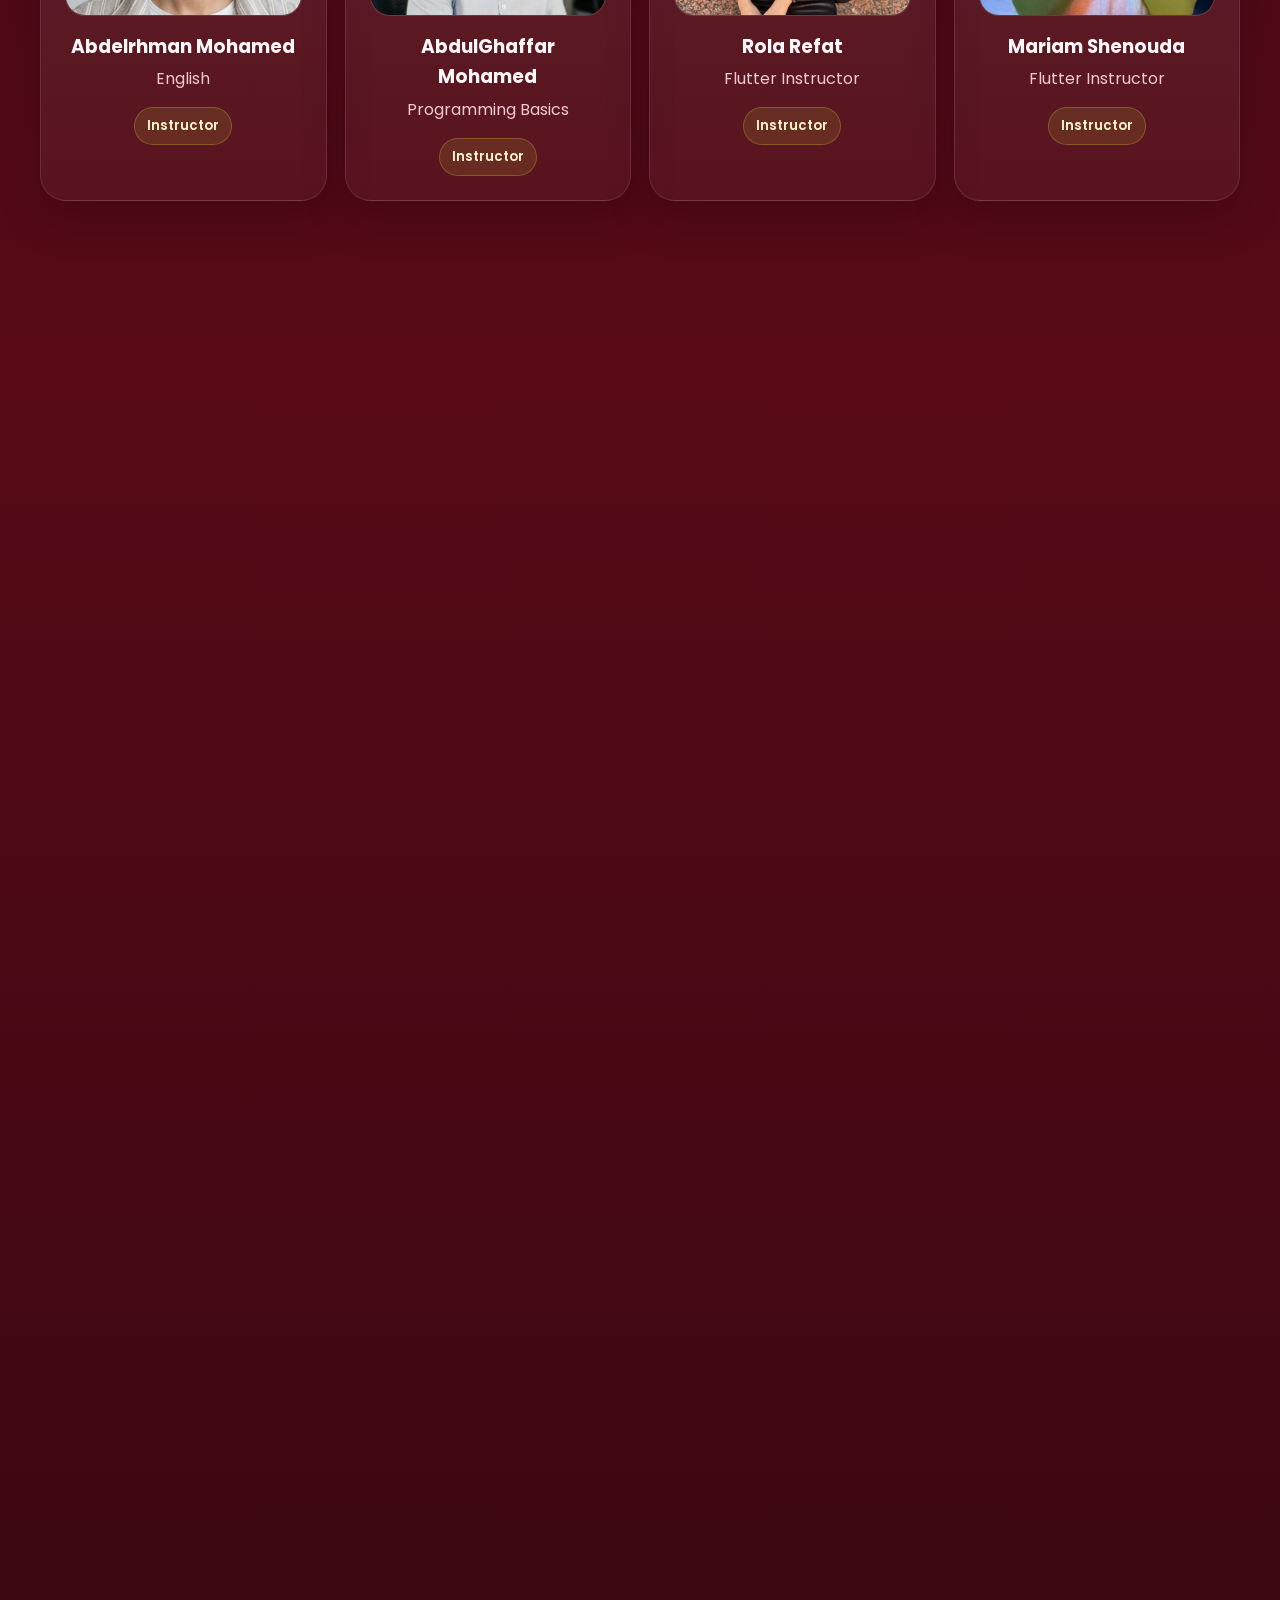
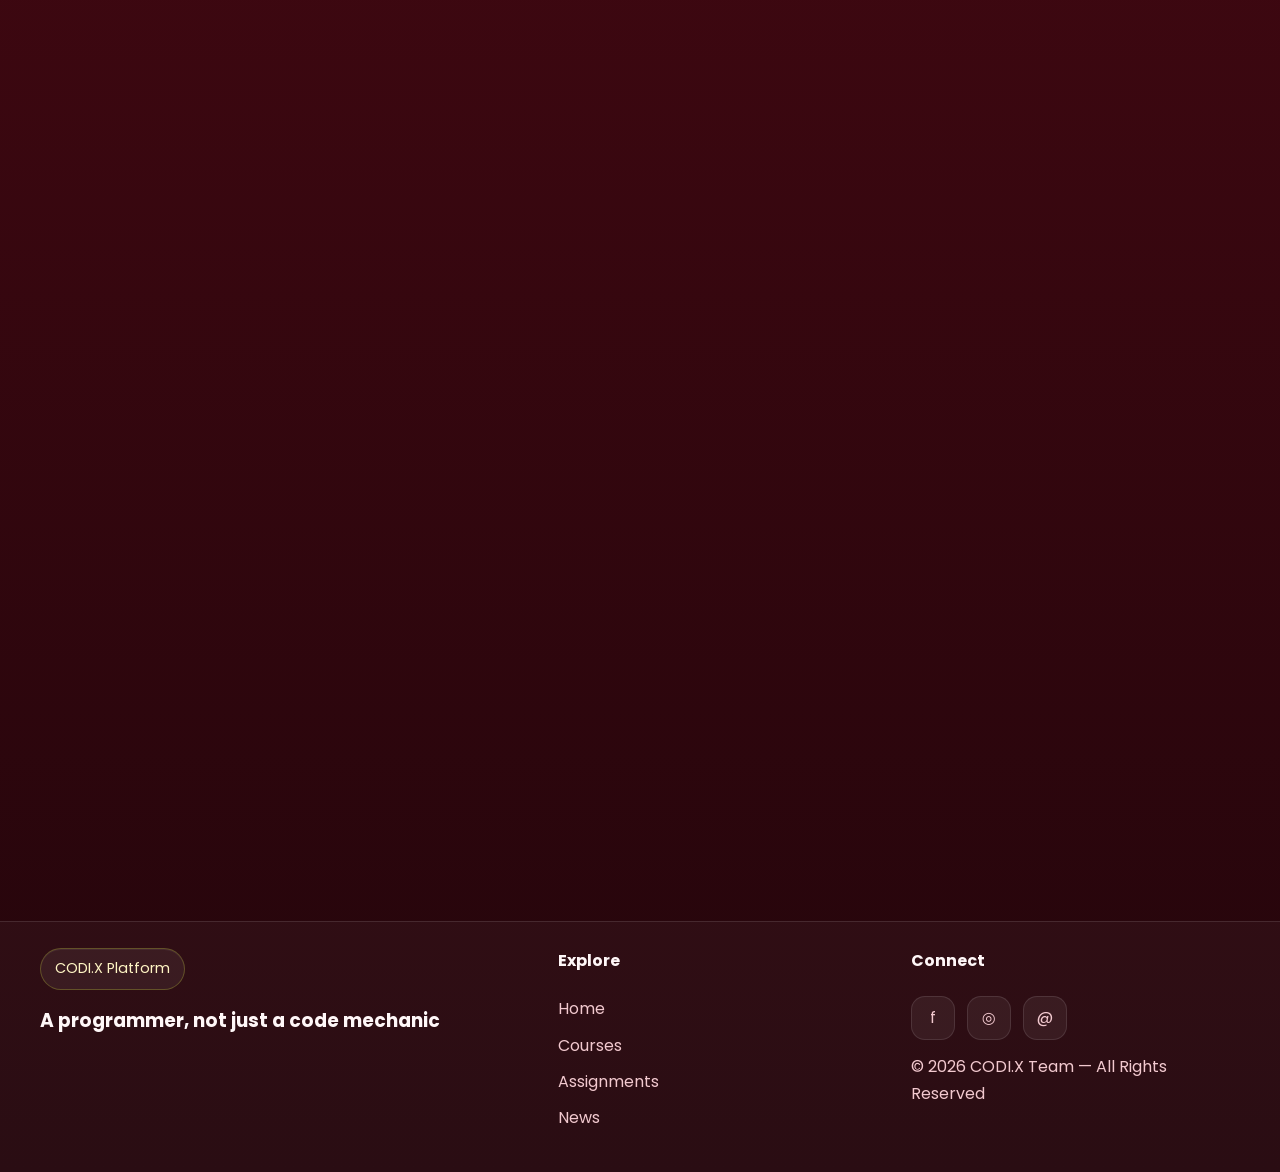
==== commit 33e8b6c5: "Add files via upload" ====
--- a/index.html
+++ b/index.html
@@ -1,656 +1,370 @@
-  <!DOCTYPE html>
-<html lang="en">
-<head>
-<meta charset="utf-8" />
-<meta name="viewport" content="width=device-width,initial-scale=1" />
-<title>CODI.X TEAM — Professional</title>
-
-<!-- Google Font -->
-<link href="https://fonts.googleapis.com/css2?family=Poppins:wght@300;400;500;600;700;800&display=swap" rel="stylesheet">
-
-<!-- style sheet -->
-<style>
-  :root{
-    --bg-1:#12000a;         /* deep burgundy */
-    --bg-2:#2a0018;         /* panel */
-    --card:#3a001f;
-    --accent:#ff4d8a;       /* pink accent */
-    --accent-2:#ffb7d0;     /* light pink */
-    --gold:#ffd36b;
-    --muted:#caa3b2;
-    --glass: rgba(255,255,255,0.03);
-    --radius:14px;
-  }
-
-  *{box-sizing:border-box}
-  html,body{height:100%}
-  body{
-    margin:0;
-    font-family:"Poppins",system-ui,Segoe UI,Roboto,Arial,sans-serif;
-    background: linear-gradient(180deg,var(--bg-1), #170010 120%);
-    color:#fff;
-    -webkit-font-smoothing:antialiased;
-    -moz-osx-font-smoothing:grayscale;
-    overflow-x:hidden;
-    line-height:1.45;
-  }
-
-  /* container helper */
-  .wrap{width:calc(100% - 40px); max-width:1200px; margin:0 auto;}
-
-  /* NAV */
-  header.site-header{
-    position:sticky; top:0; z-index:9999;
-    backdrop-filter: blur(6px);
-    background: linear-gradient(90deg, rgba(10,10,12,0.25), rgba(20,8,12,0.15));
-    border-bottom: 1px solid rgba(255,77,138,0.04);
-  }
-  .nav-inner{display:flex;align-items:center;justify-content:space-between;padding:14px 0;}
-  .brand{display:flex;align-items:center;gap:14px}
-  .brand img{width:56px;height:56px;border-radius:12px;object-fit:cover;box-shadow:0 8px 30px rgba(0,0,0,0.6)}
-  .brand h1{font-size:20px;margin:0;color:var(--gold);letter-spacing:0.6px}
-  nav.main-nav ul{display:flex;gap:12px;list-style:none;margin:0}
-  nav.main-nav a{display:inline-block;padding:8px 12px;border-radius:10px;color:var(--muted);text-decoration:none;font-weight:600;transition:all .22s ease}
-  nav.main-nav a:hover{color:var(--accent);transform:translateY(-2px)}
-  nav.main-nav a.active{color:var(--gold);background:linear-gradient(90deg, rgba(255,77,138,0.06), rgba(255,77,138,0.03))}
-
-  /* HERO */
-  .hero{
-    padding:80px 0 40px;
-    position:relative;
-  }
-  .hero-grid{display:grid;grid-template-columns:1fr 420px;gap:40px;align-items:center}
-  .hero-title{font-size:40px;color:var(--gold);margin-bottom:12px}
-  .hero-lead{color:var(--muted);font-size:18px;max-width:70ch}
-  .hero-card{background:linear-gradient(180deg, rgba(255,255,255,0.02), rgba(255,255,255,0.01));padding:18px;border-radius:12px;box-shadow:0 18px 40px rgba(0,0,0,0.5)}
-  .cta-row{display:flex;gap:12px;margin-top:16px}
-  .btn{background:linear-gradient(90deg,var(--accent), #ff6aa6);border:none;color:white;padding:12px 18px;border-radius:10px;font-weight:700;cursor:pointer;box-shadow:0 10px 30px rgba(255,77,138,0.12);transition:all .18s}
-  .btn.ghost{background:transparent;border:1px solid rgba(255,255,255,0.06);color:var(--gold)}
-
-  /* SECTIONS TITLE */
-  .section-title{font-size:30px;color:var(--accent-2);text-align:center;margin-top:24px;margin-bottom:6px}
-  .section-sub{color:var(--muted);text-align:center;margin-bottom:20px}
-
-  /* HIERARCHY AREA */
-  .hierarchy{padding:30px 0 80px}
-  .stack{display:flex;flex-direction:column;align-items:center;gap:28px}
-  .tier{
-    width:100%;
-    background:linear-gradient(180deg,var(--card), var(--panel, #2b0018));
-    border-radius:var(--radius);
-    padding:22px;
-    max-width:1000px;
-    box-shadow:0 20px 40px rgba(0,0,0,0.45);
-    border:1px solid rgba(255,77,138,0.05);
-    transform-origin:center;
-    transition:transform .35s ease, box-shadow .35s ease;
-  }
-  .tier:hover{transform:translateY(-6px);box-shadow:0 28px 60px rgba(0,0,0,0.55)}
-  .tier .row{display:flex;gap:26px;align-items:center;justify-content:center;flex-wrap:wrap}
-  .profile{
-    width:220px;text-align:center;
-    background:linear-gradient(180deg, rgba(255,255,255,0.02), rgba(0,0,0,0.03));
-    padding:12px;border-radius:12px;border:1px solid rgba(255,77,138,0.04);
-  }
-  .profile img{width:180px;height:180px;border-radius:12px;object-fit:cover;margin-bottom:10px;box-shadow:0 8px 20px rgba(0,0,0,0.45)}
-  .profile h4{margin:6px 0;color:var(--accent-2)}
-  .profile p{color:var(--muted);font-size:14px}
-
-  /* make CEO distinct */
-  .tier.ceo{background:linear-gradient(180deg,#4b001f,#3b0018);border:1px solid rgba(255,211,107,0.06)}
-  .tier.ceo .profile h4{color:var(--gold)}
-
-  /* make leader row smaller panels horizontally */
-  .leader-row .profile{width:200px}
-  .two-profiles{display:flex;gap:18px;justify-content:center;flex-wrap:wrap}
-
-  /* COURSES / ASSIGNMENTS cards */
-  .cards{display:grid;grid-template-columns:repeat(auto-fit,minmax(240px,1fr));gap:18px;margin-top:18px}
-  .card{
-    background: linear-gradient(180deg, rgba(255,255,255,0.02), rgba(255,255,255,0.01));
-    padding:16px;border-radius:12px;border:1px solid rgba(255,77,138,0.04);
-  }
-  .card h3{margin:0 0 8px;color:var(--accent-2)}
-  .card p{color:var(--muted);font-size:14px;margin-bottom:12px}
-  .card .actions{display:flex;gap:8px;justify-content:flex-end}
-  .link{color:var(--accent);font-weight:700;text-decoration:none}
-
-  /* MODAL details */
-  .modal-backdrop{position:fixed;inset:0;background:rgba(0,0,0,0.6);display:none;align-items:center;justify-content:center;z-index:9999;padding:20px}
-  .modal{background:linear-gradient(180deg,#1f0012,#2d0018);padding:18px;border-radius:12px;max-width:780px;width:100%;box-shadow:0 30px 50px rgba(0,0,0,0.7);border:1px solid rgba(255,77,138,0.06)}
-  .modal h3{color:var(--gold);margin-bottom:8px}
-  .modal p{color:var(--muted);line-height:1.6}
-  .modal .close{float:right;background:transparent;border:none;color:var(--accent-2);font-weight:700;font-size:18px;cursor:pointer}
-
-  /* SOCIAL ICONS (footer) */
-  .socials{display:flex;gap:12px;justify-content:center;align-items:center;margin-top:12px}
-  .socials a{width:44px;height:44px;border-radius:10px;display:inline-flex;align-items:center;justify-content:center;background:linear-gradient(180deg, rgba(255,255,255,0.02), rgba(255,255,255,0.01));color:var(--gold);transition:transform .22s, background .22s}
-  .socials a:hover{transform:translateY(-6px) rotate(6deg);background:linear-gradient(90deg,var(--accent),#ff6aa6);color:#fff}
-
-  footer.site-footer{padding:30px 0;margin-top:40px;background:transparent;border-top:1px solid rgba(255,255,255,0.03)}
-  footer .legal{color:var(--muted);text-align:center}
-
-  /* reveal on scroll */
-  [data-reveal]{opacity:0;transform:translateY(30px);transition:all .8s cubic-bezier(.2,.9,.3,1)}
-  [data-reveal].visible{opacity:1;transform:none}
-
-  /* responsive */
-  @media (max-width: 900px){
-    .hero-grid{grid-template-columns:1fr}
-    .profile img{width:140px;height:140px}
-    .profile{width:180px}
-  }
-  @media (max-width:600px){
-    nav.main-nav{display:none} /* could add mobile menu later */
-    .wrap{width:calc(100% - 24px)}
-    .hero-title{font-size:28px}
-  }
-
-/* ================================
-   GLOBAL RESPONSIVE FIX
-================================ */
-
-/* الصور متكبرش عن الكرت */
-/* img{
-max-width:100%;
-height:auto;
-display:block;
-} */
-
-/* الصور العامة */
-img{
-max-width:100%;
-height:auto;
-}
-
-/* صور الكروت في المنتصف */
-.course-card img{
-display:block;
-margin:0 auto 15px auto;
-}
-
-/* يخلي العناصر تلف تحت بعض لو الشاشة صغيرة */
-.nav-inner{
-flex-wrap:wrap;
-}
-
-/* المينيو تبقى في سطر تحت اللوجو في الموبايل */
-@media (max-width:768px){
-
-.main-nav{
-width:100%;
-margin-top:10px;
-}
-
-.main-nav ul{
-display:flex;
-flex-wrap:wrap;
-justify-content:center;
-gap:12px;
-padding:0;
-}
-
-.main-nav a{
-font-size:14px;
-}
-
-/* يقلل المسافات */
-.wrap,
-.container{
-width:95%;
-}
-
-/* يخلي الكروت تملى الشاشة */
-.courses-container{
-grid-template-columns:1fr;
-}
-
-/* أي جريد تانية */
-.cards,
-.grid,
-.items{
-grid-template-columns:1fr !important;
-}
-
-}
-
-/* موبايلات أصغر */
-@media (max-width:480px){
-
-.page-title{
-font-size:22px;
-}
-
-.brand h2{
-font-size:18px;
-}
-
-}
-
-</style>
-</head>
-<body>
-
-<header class="site-header">
-  <div class="wrap nav-inner">
-    <div class="brand" style="gap:12px">
-      <img src="images/logo.jpg" alt="CODI.X logo" />
-      <div>
-        <h1>CODI.X TEAM</h1>
-        <div style="font-size:12px;color:var(--muted)">Faculty of Computers & AI — Sohag University</div>
-      </div>
-    </div>
-
-        <!-- nav p -->
-    <nav class="main-nav" aria-label="Main navigation">
-      <ul>
-        <li><a href="index.html" class="nav-link active">Home</a></li>
-        <li><a href="courses.html" class="nav-link">Courses</a></li>
-        <li><a href="assignments.html" class="nav-link">Assignments</a></li>
-        <li><a href="news.html" class="nav-link">News</a></li>
-        <!-- <li><a href="#pr" class="nav-link">PR</a></li> -->
-        <!-- <li><a href="#media" class="nav-link">Media</a></li> --> -->
-        <!-- <li><a href="#contact" class="nav-link">Contact</a></li> -->
-      </ul>
-    </nav>
-  </div>
-</header>
-
-<!-- HERO -->
-
-<section id="home" class="wrap hero" data-reveal>
-  <div class="hero-grid">
-    <div>
-      <div class="hero-title">مبرمج مش صنايعي كود </div>
-      <div class="hero-lead" style="margin-top:8px">
-        Academic Tech Team affiliated with the Faculty of Computers and Artificial Intelligence, Sohag University, founded by Eng. Mohamed Farid, a student at the Faculty of 
-        Computers and Artificial Intelligence.
-      </div>
-
-      <div class="cta-row" style="margin-top:18px">
-        <!-- <button class="btn" href="courses.html" id="view-courses">View Courses</button> -->
-        <a class="btn ghost" href="assignments.html">Assignments</a>
-      </div>
-    </div>
-
-    <!-- websit statistics -->
-
-    <aside class="hero-card" data-reveal>
-      <strong style="color:var(--accent-2)">Quick stats</strong>
-      <div style="margin-top:10px;color:var(--muted)">
-        <div>Courses: <strong style="color:var(--gold)">5</strong></div>
-        <div>Active Students: <strong style="color:var(--gold)">600+</strong></div>
-        <div>Instructors: <strong style="color:var(--gold)">5</strong></div>
-      </div>
-    </aside>
-  </div>
-</section>
-
-
-<!-- HIERARCHY / TEAM -->
-
-<section class="wrap hierarchy" id="structure">
-  <div class="section-title" data-reveal>Team Hierarchy</div>
-  <!-- <div class="section-sub" data-reveal>CEO at top, followed by leadership and department teams</div> -->
-
-  <div class="stack" style="margin-top:28px">
-
-    <!-- CEO -->
-
-    <div class="tier ceo" data-reveal>
-      <div style="text-align:center;margin-bottom:12px"><strong style="font-size:18px;color:var(--gold)">CEO</strong></div>
-      <div class="row">
-        <div class="profile">
-          
-          <img src="images/farid 3.jpg" alt="CEO">
-          <h4>Mohamed Farid</h4>
-          <p> Founder</p>
-        </div>
-      </div>
-    </div>
-
-    <!-- Leader & Co-Leader -->
-
-    <div class="tier leader-row" data-reveal>
-      <div style="text-align:center;margin-bottom:12px"><strong style="font-size:18px;color:var(--accent-2)">Leaders</strong></div>
-      <div class="row">
-        <div class="profile">
-          <img src="images/ali ayman.jpg" alt="Leader">
-          <h4>Ali Ayman </h4>
-          <p>Team Leader</p>
-        </div>
-
-        <div class="profile">
-          <img src="images/hatem2.jpg" alt="Co-Leader">
-          <h4> Mohamed Hatem</h4>
-          <p>Co-Leader</p>
-        </div>
-      </div>
-    </div>
-
-    <!-- HR -->
-
-    <section id="hr" class="tier" data-reveal>
-      <div style="text-align:center;margin-bottom:12px"><strong style="font-size:18px;color:var(--accent-2)">HR Section</strong></div>
-      <div class="row">
-        <div class="two-profiles">
-          <div class="profile">
-            <img src="images/zeego2.jpg" alt="HR Member 1">
-            <h4>Zeyad Mahmoud</h4>
-            <p>Head HR </p>
-          </div>
-
-          <div class="profile">
-            <img src="images/nour.jpg" alt="HR Member 2">
-            <h4>Nour Ashraf </h4>
-            <p>Vice HR</p>
-          </div>
-        </div>
-      </div>
-    </section>
-
-    <!-- PR -->
-
-    <section id="pr" class="tier" data-reveal>
-      <div style="text-align:center;margin-bottom:12px"><strong style="font-size:18px;color:var(--accent-2)">PR Section</strong></div>
-      <div class="row">
-        <div class="two-profiles">
-          <div class="profile">
-            <img src="images/manar.jpg" alt="PR 1">
-            <h4>Manar Rateb </h4>
-            <p>Head PR</p>
-          </div>
-
-          <div class="profile">
-            <img src="images/farag.jpg" alt="PR 2">
-            <h4>Mohamed Farag</h4>
-            <p>Vice PR</p>
-          </div>
-        </div>
-      </div>
-    </section>
-
-    <!-- Instructors -->
-
-    <section id="instructors" class="tier" data-reveal>
-      <div style="text-align:center;margin-bottom:12px"><strong style="font-size:18px;color:var(--accent-2)">Instructors</strong></div>
-      <div class="row">
-        <div class="profile">
-          <img src="images/nasry.jpg" alt="Instructor 1">
-          <h4>Mohamed Ali</h4>
-          <p> AI & Front-end</p>
-        </div>
-
-        <div class="profile">
-          <img src="images/abdo.jpg" alt="Instructor 2">
-          <h4>  Abdelrahman Mohamed</h4>
-          <p> English basics trainer</p>
-        </div>
-      
-
-      <div class="profile">
-                <img src="images/abdelafar.jpg" alt="Instructor 3">
-                <h4> AbdulGhaffar Mohammad</h4>
-                <p> Programming Basics & Flutter</p>
-            </div>
-      
-
-        <div class="profile">
-                <img src="images/rolaa.jpg" alt="Instructor 3">
-                <h4> Rola Refat</h4>
-                <p> Programming Basics & Flutter</p>
-            </div>
-       
-
-        <div class="profile">
-                <img src="images/mariam.jpg" alt="Instructor 3">
-                <h4> Mariam Shenoda</h4>
-                <p> Flutter</p>
-            </div>
-       </div>
-      
-    </section>
-
-
-    <!-- OR -->
-
-    <section id="or" class="tier" data-reveal>
-      <div style="text-align:center;margin-bottom:12px"><strong style="font-size:18px;color:var(--accent-2)"> OR Section</strong></div>
-      <div class="row">
-        <div class="two-profiles">
-          <div class="profile">
-            <img src="images/mm2.jpg" alt="Operations 1">
-            <h4>Mohamed Mahmoud </h4>
-            <p> Head OR</p>
-          </div>
-
-          <div class="profile">
-            <img src="images/ruaa.jpg" alt="Operations 2">
-            <h4>Ruaa Yasser </h4>
-            <p>Vice OR</p>
-          </div>
-        </div>
-      </div>
-    </section>
-
-
-    <!-- Media -->
-
-    <section id="media" class="tier" data-reveal>
-      <div style="text-align:center;margin-bottom:12px"><strong style="font-size:18px;color:var(--accent-2)">Media Team</strong></div>
-      <div class="row">
-        <div class="two-profiles">
-          <div class="profile">
-            <img src="images/sama3.jpg" alt="Media 1">
-            <h4>Sama Kamel </h4>
-            <p>Social Media Manager </p>
-          </div>
-
-          <div class="profile">
-            <img src="images/bavly.jpg" alt="Media 2">
-            <h4>Bavly Hany </h4>
-            <p>Graphic Designer</p>
-          </div>
-        </div>
-      </div>
-    </section>
-
-  </div>
-</section>
-
-
-
-
-
-
-
-
-
-
-
-
-
-<!-- CONTACT -->
-<section id="contact" class="wrap" style="padding-bottom:80px">
-  <div class="section-title" data-reveal>Contact Us</div>
-  <div class="section-sub" data-reveal>Questions? Partnerships? Drop a message.</div>
-
-  <div style="max-width:900px;margin:18px auto;display:grid;grid-template-columns:1fr 320px;gap:20px" data-reveal>
-    <form id="contactForm" style="background:linear-gradient(180deg, rgba(255,255,255,0.02), rgba(0,0,0,0.02));padding:14px;border-radius:12px">
-      <label style="display:block;font-weight:600;margin-bottom:6px;color:var(--muted)">Name</label>
-      <input type="text" id="name" required style="width:100%;padding:10px;border-radius:8px;border:1px solid rgba(255,255,255,0.04);background:transparent;color:#fff;margin-bottom:10px">
-
-      <label style="display:block;font-weight:600;margin-bottom:6px;color:var(--muted)">Email</label>
-      <input type="email" id="email" required style="width:100%;padding:10px;border-radius:8px;border:1px solid rgba(255,255,255,0.04);background:transparent;color:#fff;margin-bottom:10px">
-
-      <label style="display:block;font-weight:600;margin-bottom:6px;color:var(--muted)">Message</label>
-      <textarea id="message" rows="5" required style="width:100%;padding:10px;border-radius:8px;border:1px solid rgba(255,255,255,0.04);background:transparent;color:#fff"></textarea>
-
-      <div style="margin-top:12px;text-align:right">
-        <button class="btn" type="submit">Send Message</button>
-      </div>
-
-      <p id="formNotice" style="display:none;color:var(--accent-2);margin-top:10px"></p>
-    </form>
-
-    <!-- EMail -->
-
-    <aside style="padding:16px;border-radius:12px;background:linear-gradient(180deg, rgba(255,255,255,0.01), rgba(0,0,0,0.03));">
-      <div style="font-weight:700;color:var(--accent-2)">Contact Info</div>
-      <div style="margin-top:8px;color:var(--muted)">Email: codixacademy.gmail.com</div>
-      <div style="margin-top:12px">
-
-        <!-- Follow -->
-        <div style="font-weight:700;color:var(--accent-2)">Follow us</div>
-        <div class="socials" style="margin-top:10px">
-          <!-- Facebook SVG -->
-          <a href="https://www.facebook.com" target="_blank" aria-label="Facebook" id="fb-link">
-            <svg width="20" height="20" viewBox="0 0 24 24" fill="currentColor"><path d="M22 12c0-5.5-4.5-10-10-10S2 6.5 2 12c0 5 3.7 9.1 8.4 9.9v-7h-2.5v-3h2.5V9.8c0-2.5 1.5-3.9 3.8-3.9 1.1 0 2.2.1 2.2.1v2.5h-1.3c-1.2 0-1.6.8-1.6 1.5V12h2.8l-.4 3h-2.4v7C18.3 21.1 22 17 22 12z"/></svg>
-          </a>
-
-          <!-- Instagram SVG -->
-          <a href="https://www.instagram.com" target="_blank" aria-label="Instagram" id="ig-link">
-            <svg width="20" height="20" viewBox="0 0 24 24" fill="currentColor"><path d="M12 2.2c3.2 0 3.6.01 4.9.07 1.1.05 1.9.24 2.4.4.6.2 1.1.5 1.6 1 .5.5.8 1 .99 1.6.16.5.35 1.3.4 2.4.06 1.3.07 1.7.07 4.9s-.01 3.6-.07 4.9c-.05 1.1-.24 1.9-.4 2.4-.2.6-.5 1.1-1 1.6-.5.5-1 .8-1.6 1-.5.16-1.3.35-2.4.4-1.3.06-1.7.07-4.9.07s-3.6-.01-4.9-.07c-1.1-.05-1.9-.24-2.4-.4-.6-.2-1.1-.5-1.6-1-.5-.5-.8-1-1-1.6-.16-.5-.35-1.3-.4-2.4C2.21 15.6 2.2 15.2 2.2 12s.01-3.6.07-4.9c.05-1.1.24-1.9.4-2.4.2-.6.5-1.1 1-1.6.5-.5 1-.8 1.6-1 .5-.16 1.3-.35 2.4-.4C8.4 2.21 8.8 2.2 12 2.2m0-2.2C8.7 0 8.3.01 7 .07 5.7.13 4.8.31 4 .63c-.9.4-1.7 1-2.4 1.7-.7.7-1.3 1.5-1.7 2.4C-.3 6.8-.1 7.7-.07 9 0 10.3 0 10.7 0 14s.01 3.7.07 5c.06 1.3.25 2.2.57 3 .4.9 1 1.7 1.7 2.4.7.7 1.5 1.3 2.4 1.7.8.32 1.7.51 3 .57 1.3.06 1.7.07 5 .07s3.7-.01 5-.07c1.3-.06 2.2-.25 3-.57.9-.4 1.7-1 2.4-1.7.7-.7 1.3-1.5 1.7-2.4.32-.8.51-1.7.57-3 .06-1.3.07-1.7.07-5s-.01-3.7-.07-5c-.06-1.3-.25-2.2-.57-3-.4-.9-1-1.7-1.7-2.4C20.1 1.3 19.3.7 18.4.3 17.6 0 16.7-.19 15.4-.25 14-.31 13.6-.32 12 .32z"/><path d="M12 5.8a6.2 6.2 0 100 12.4 6.2 6.2 0 000-12.4zm0 10.2a4 4 0 110-8 4 4 0 010 8zM18.4 4a1.4 1.4 0 11-2.8 0 1.4 1.4 0 012.8 0z"/></svg>
-          </a>
-        </div>
-      </div>
-    </aside>
-  </div>
-</section>
-
-<!-- FOOTER -->
-<footer class="site-footer">
-  <div class="wrap" style="display:flex;justify-content:space-between;align-items:center;flex-wrap:wrap;gap:12px">
-    <div class="legal">
-      © 2025 CODI.X TEAM — All Rights Reserved
-    </div>
-
-
-
-    <div style="display:flex;gap:12px;align-items:center">
-      <div style="color:var(--muted);font-size:13px">Follow</div>
-      <div class="socials">
-        <a href="https://www.facebook.com" target="_blank" aria-label="Facebook">
-          <svg width="18" height="18" viewBox="0 0 24 24" fill="currentColor"><path d="M22 12c0-5.5-4.5-10-10-10S2 6.5 2 12c0 5 3.7 9.1 8.4 9.9v-7h-2.5v-3h2.5V9.8c0-2.5 1.5-3.9 3.8-3.9 1.1 0 2.2.1 2.2.1v2.5h-1.3c-1.2 0-1.6.8-1.6 1.5V12h2.8l-.4 3h-2.4v7C18.3 21.1 22 17 22 12z"/></svg>
-        </a>
-        <a href="https://www.instagram.com" target="_blank" aria-label="Instagram">
-          <svg width="18" height="18" viewBox="0 0 24 24" fill="currentColor"><path d="M12 2.2c3.2 0 3.6.01 4.9.07 1.1.05 1.9.24 2.4.4.6.2 1.1.5 1.6 1 .5.5.8 1 .99 1.6.16.5.35 1.3.4 2.4.06 1.3.07 1.7.07 4.9s-.01 3.6-.07 4.9c-.05 1.1-.24 1.9-.4 2.4-.2.6-.5 1.1-1 1.6-.5.5-1 .8-1.6 1-.5.16-1.3.35-2.4.4-1.3.06-1.7.07-4.9.07s-3.6-.01-4.9-.07c-1.1-.05-1.9-.24-2.4-.4-.6-.2-1.1-.5-1.6-1-.5-.5-.8-1-1-1.6-.16-.5-.35-1.3-.4-2.4C2.21 15.6 2.2 15.2 2.2 12s.01-3.6.07-4.9c.05-1.1.24-1.9.4-2.4.2-.6.5-1.1 1-1.6.5-.5 1-.8 1.6-1 .5-.16 1.3-.35 2.4-.4C8.4 2.21 8.8 2.2 12 2.2"/></svg>
-        </a>
-      </div>
-    </div>
-  </div>
-</footer>
-
-<!-- MODAL (details) -->
-<div class="modal-backdrop" id="modalBackdrop" aria-hidden="true">
-  <div class="modal" role="dialog" aria-modal="true" aria-labelledby="modalTitle">
-    <button class="close" id="modalClose">&times;</button>
-    <h3 id="modalTitle">Course Details</h3>
-    <p id="modalBody" style="margin-top:8px;color:var(--muted)"></p>
-  </div>
-</div>
-
-<script>
-  // Smooth scroll + active nav
-  document.querySelectorAll('a.nav-link, a[href^="#"]').forEach(a => {
-    a.addEventListener('click', (e) => {
-      const href = a.getAttribute('href');
-      if(href && href.startsWith('#')){
-        e.preventDefault();
-        const target = document.querySelector(href);
-        if(target){
-          target.scrollIntoView({behavior:'smooth', block:'start'});
-          // set active
-          document.querySelectorAll('.nav-link').forEach(x => x.classList.remove('active'));
-          // find nav link for this href
-          document.querySelectorAll('.nav-link').forEach(x => {
-            if(x.getAttribute('href') === href) x.classList.add('active');
-          });
-        }
-      }
-    });
-  });
-
-  // reveal on scroll
-  const revealElems = document.querySelectorAll('[data-reveal]');
-  const reveal = () => {
-    const trigger = window.innerHeight * 0.82;
-    revealElems.forEach(el => {
-      const top = el.getBoundingClientRect().top;
-      if(top < trigger) el.classList.add('visible');
-    });
-  };
-  window.addEventListener('scroll', reveal);
-  window.addEventListener('load', reveal);
-
-  // Modal details for courses
-  const modalBackdrop = document.getElementById('modalBackdrop');
-  const modalBody = document.getElementById('modalBody');
-  const modalTitle = document.getElementById('modalTitle');
-  const modalClose = document.getElementById('modalClose');
-
-  const courseDetails = {
-    'prog': {
-      title:'Programming Basics — Course Details',
-      body:`Duration: 6 weeks. Topics: Variables, Control Flow, Functions, Data Structures. 
-      Deliverables: weekly assignments and final mini-project. <br><br>
-      Links: <a class="link" href="#" onclick="return false">Syllabus (PDF)</a> • <a class="link" href="#" onclick="return false">Register</a>`
-    },
-    'frontend': {
-      title:'Front-end Development — Course Details',
-      body:`Duration: 8 weeks. Topics: HTML, CSS, JS, Responsive Design, Tooling. 
-      Deliverables: assignments + portfolio project. <br><br>
-      Links: <a class="link" href="#" onclick="return false">Curriculum</a> • <a class="link" href="#" onclick="return false">Register</a>`
-    },
-    'ai': {
-      title:'Artificial Intelligence — Course Details',
-      body:`Duration: 10 weeks. Topics: ML basics, model training, evaluation, project. 
-      Prerequisites: programming basics. <br><br>
-      Links: <a class="link" href="#" onclick="return false">Syllabus</a> • <a class="link" href="#" onclick="return false">Register</a>`
-    }
-  };
-
-  document.querySelectorAll('button[data-course]').forEach(btn=>{
-    btn.addEventListener('click', ()=>{
-      const key = btn.getAttribute('data-course');
-      const info = courseDetails[key];
-      if(info){
-        modalTitle.innerHTML = info.title;
-        modalBody.innerHTML = info.body;
-        modalBackdrop.style.display = 'flex';
-        modalBackdrop.setAttribute('aria-hidden','false');
-      }
-    });
-  });
-
-  modalClose.addEventListener('click', ()=> closeModal());
-  modalBackdrop.addEventListener('click', (e)=>{ if(e.target===modalBackdrop) closeModal(); });
-  document.addEventListener('keydown', e=>{ if(e.key==='Escape') closeModal(); });
-
-  function closeModal(){
-    modalBackdrop.style.display = 'none';
-    modalBackdrop.setAttribute('aria-hidden','true');
-  }
-
-  // Contact form demo behaviour
-  const contactForm = document.getElementById('contactForm');
-  if(contactForm){
-    contactForm.addEventListener('submit', function(e){
-      e.preventDefault();
-      const notice = document.getElementById('formNotice');
-      notice.style.display = 'block';
-      notice.textContent = 'Thanks — your message is queued (demo). Connect to backend to send.';
-      notice.style.opacity = 1;
-      setTimeout(()=> notice.style.opacity = 0.9, 10);
-    });
-  }
-
-  // quick button view courses
-  document.getElementById('view-courses').addEventListener('click', ()=>{
-    document.querySelector('a[href="#courses"]').click();
-  });
-
-</script>
-
-</body>
-</html>+<!DOCTYPE html>
+<html lang="en">
+<head>
+  <meta charset="UTF-8">
+  <meta name="viewport" content="width=device-width, initial-scale=1.0">
+  <title>CODI.X TEAM | Tech Community Platform</title>
+  <link rel="preconnect" href="https://fonts.googleapis.com">
+  <link rel="preconnect" href="https://fonts.gstatic.com" crossorigin>
+  <link href="https://fonts.googleapis.com/css2?family=Poppins:wght@300;400;500;600;700;800&display=swap" rel="stylesheet">
+  <link rel="stylesheet" href="styles/common.css">
+  <link rel="stylesheet" href="styles/index.css">
+</head>
+<body>
+
+<header class="site-header">
+  <div class="wrap nav-inner">
+    <a class="brand" href="index.html">
+      <img src="./images/logo.jpg" alt="CODI.X logo">
+      <div class="brand-copy">
+        <h1>CODI.X TEAM</h1>
+        <small>Faculty of Computers &amp; AI — Sohag University</small>
+      </div>
+    </a>
+    <button class="nav-toggle" aria-label="Toggle navigation">☰</button>
+    <nav class="main-nav" aria-label="Main navigation">
+      <ul><li><a href="index.html" class="active">Home</a>
+      </li><li><a href="courses.html" class="">Courses</a>
+      </li><li><a href="assignments.html" class="">Assignments</a>
+      </li><li><a href="news.html" class="">News</a>
+      </li><li><a href="index.html#contact" class="">Contact</a>
+      </li></ul>
+    </nav>
+  </div>
+</header>
+<main>
+  <section class="hero wrap">
+    <div class="hero-orb"></div>
+    <div class="hero-orb-2"></div>
+    <div class="hero-grid">
+      <div class="hero-copy reveal">
+        <div class="eyebrow">Volunteer Tech Team • Real Learning • Real Community</div>
+        <h2>Build your tech future with <span style="background:linear-gradient(135deg,#93c5fd,#22d3ee);-webkit-background-clip:text;background-clip:text;color:transparent;">CODI.X</span></h2>
+        
+        <div class="cta-row">
+          <a class="btn" href="courses.html">Explore Courses</a>
+          <a class="btn secondary" href="#structure" data-scroll="#structure">Meet The Team</a>
+        </div>
+        <div class="stat-grid">
+          <div class="stat-box card"><strong>12+</strong><span class="muted">Courses roadmap</span></div>
+          <div class="stat-box card"><strong>250+</strong><span class="muted">Students reached</span></div>
+          <div class="stat-box card"><strong>8</strong><span class="muted">Active instructors</span></div>
+        </div>
+      </div>
+      <aside class="hero-panel glass reveal">
+        <span class="badge">Why CODI.X is Different</span>
+        <div class="kpis">
+          <div class="kpi"><span>We explain the logic behind every concept</span><strong>✓</strong></div>
+          <div class="kpi"><span>We focus on real understanding, not memorizing syntax</span><strong>✓</strong></div>
+          <div class="kpi"><span>Friendly learning environment and supportive community</span><strong>✓</strong></div>
+          <div class="kpi"><span>Continuous support and follow-up with students</span><strong>✓</strong></div>
+        </div>
+      </aside>
+    </div>
+  </section>
+
+  <!-- <section class="section-tight">
+    <div class="wrap about-grid">
+      <article class="about-card card reveal">
+        <div class="eyebrow">About the platform</div>
+        <h3 class="section-title" style="font-size:2rem;margin-top:16px">Designed for students, not just screens.</h3>
+        <p class="muted">The platform helps students discover available courses, check assignments, follow team news, and understand the structure of CODI.X in a polished way.</p>
+        <div class="value-list">
+          <div class="value-item"><div class="icon-pill">⚡</div><div><strong>Fast first impression</strong><div class="muted">A hero section that instantly explains the value of the team.</div></div></div>
+          <div class="value-item"><div class="icon-pill">📱</div><div><strong>Mobile-ready</strong><div class="muted">Cards stack properly, spacing is cleaner, and buttons stay usable on small screens.</div></div></div>
+          <div class="value-item"><div class="icon-pill">🎯</div><div><strong>Clear user journey</strong><div class="muted">Users can move from home to courses, assignments, and news without confusion.</div></div></div>
+        </div>
+      </article>
+      <article class="value-card card reveal">
+        <div class="eyebrow">Platform highlights</div>
+        <h3 class="section-title" style="font-size:2rem;margin-top:16px">A visual identity that fits a tech team.</h3>
+        <p class="muted">The color system now feels more like a real startup or developer community. The design stays strong without becoming noisy or over-decorated.</p>
+        <div class="value-list">
+          <div class="value-item"><div class="icon-pill">🎨</div><div><strong>Modern palette</strong><div class="muted">Deep navy backgrounds + blue/cyan accents make the brand feel professional.</div></div></div>
+          <div class="value-item"><div class="icon-pill">🧩</div><div><strong>Reusable components</strong><div class="muted">Buttons, cards, badges, and sections now feel consistent on every page.</div></div></div>
+          <div class="value-item"><div class="icon-pill">✨</div><div><strong>Smooth animations</strong><div class="muted">Hover effects and reveal-on-scroll add life without hurting readability.</div></div></div>
+        </div>
+      </article>
+    </div>
+  </section> -->
+
+  <section class="section" id="structure">
+    <div class="wrap">
+      <div class="section-head reveal">
+        <div>
+          <div class="eyebrow">Team hierarchy</div>
+          <h3 class="section-title" style="margin-bottom:6px">Meet the people behind CODI.X</h3>
+          <!-- <p class="section-sub" style="margin:0;max-width:620px">A clearer, more premium presentation of the team makes the platform feel real, organized, and trustworthy.</p> -->
+        </div>
+      </div>
+
+
+      <div class="leadership-grid">
+        <article class="leader-card card reveal">
+          <img src="./images/farid 3.jpg " alt="Mohamed Farid">
+          <h3>Mohamed Farid</h3>
+          <p>Founder & CEO</p>
+          <div class="role-tag badge">Leadership</div>
+        </article>
+        
+        
+        <article class="leader-card card reveal">
+          <img src="./images/ali ayman.jpg " alt="Ali Ayman">
+          <h3>Ali Ayman</h3>
+          <p>Team Leader</p>
+          <div class="role-tag badge">Management</div>
+        </article>
+        
+        
+        <article class="leader-card card reveal">
+          <img src="images/hatem.jpg" alt="Mohamed Hatem">
+          <h3>Mohamed Hatem</h3>
+          <p>Co-Leader</p>
+          <div class="role-tag badge">Management</div>
+        </article>
+        
+        
+        <article class="leader-card card reveal">
+          <img src="./images/nasry.jpg" alt="Mohamed Ali">
+          <h3>Mohamed Ali</h3>
+          <p>AI & Front-end Instructor</p>
+          <div class="role-tag badge">Instructor</div>
+        </article>
+
+
+        <article class="leader-card card reveal">
+          <img src="./images/abdo.jpg" alt="Abdelrhman Mohamed">
+          <h3>Abdelrhman Mohamed </h3>
+          <p> English </p>
+          <div class="role-tag badge">Instructor</div>
+        </article>
+
+
+        <article class="leader-card card reveal">
+          <img src="./images/abdelafar.jpg" alt="AbdulGhaffar Mohamed">
+          <h3>AbdulGhaffar Mohamed </h3>
+          <p> Programming Basics </p>
+          <div class="role-tag badge">Instructor</div>
+        </article>
+
+
+        <article class="leader-card card reveal">
+          <img src="./images/rolaa.jpg" alt="Rola Refat">
+          <h3>Rola Refat</h3>
+          <p>Flutter Instructor</p>
+          <div class="role-tag badge">Instructor</div>
+        </article>
+
+
+        <article class="leader-card card reveal">
+          <img src="./images/mariam.jpg" alt="Mariam Shenouda">
+          <h3>Mariam Shenouda</h3>
+          <p>Flutter Instructor</p>
+          <div class="role-tag badge">Instructor</div>
+        </article>
+
+        <article class="leader-card card reveal">
+          <img src="images/zeeego.jpg" alt="Zeyad Mahmoud">
+          <h3>Zeyad Mahmoud</h3>
+          <p>Head HR</p>
+          <div class="role-tag badge">HR</div>
+        </article>
+ 
+        <article class="leader-card card reveal">
+          <img src="images/nour.jpg" alt="Nour Ashraf">
+          <h3>Nour Ashraf</h3>
+          <p>Vice HR</p>
+          <div class="role-tag badge">HR</div>
+        </article>
+
+
+        <article class="leader-card card reveal">
+          <img src="images/manar.jpg" alt="Manar Rateb">
+          <h3>Manar Rateb </h3>
+          <p>Head PR</p>
+          <div class="role-tag badge">PR</div>
+        </article>
+
+
+        <article class="leader-card card reveal">
+          <img src="images/farag.jpg" alt="Manar Rateb">
+          <h3>Mohamed Farag </h3>
+          <p>Vice PR</p>
+          <div class="role-tag badge">PR</div>
+        </article>
+
+
+         <article class="leader-card card reveal">
+          <img src="images/mina.jpg" alt="mina habib">
+          <h3>Mina Habib</h3>
+          <p>Head OR</p>
+          <div class="role-tag badge">Operations</div>
+        </article>
+        
+        <article class="leader-card card reveal">
+          <img src="images/ruaa.jpg" alt="Ruaa Yasser">
+          <h3>Ruaa Yasser</h3>
+          <p>Vice OR</p>
+          <div class="role-tag badge">Operations</div>
+        </article>
+        
+        <article class="leader-card card reveal">
+          <img src="images/shahd.jpg" alt="shahd galal">
+          <h3>Shahd Galal</h3>
+          <p>Social Media Manager</p>
+          <div class="role-tag badge">Media</div>
+        </article>
+        
+        <article class="leader-card card reveal">
+          <img src="images/bavly.jpg" alt="Bavly Hany">
+          <h3>Bavly Hany</h3>
+          <p>Graphic Designer</p>
+          <div class="role-tag badge">Media</div>
+        </article>
+
+      </div>
+    </div>
+  </section>
+
+
+
+
+
+<!-- courses in con pag  -->
+
+  <section class="section-tight">
+    <div class="wrap">
+      <div class="section-head reveal">
+        <div>
+          <div class="eyebrow">Courses preview</div>
+          <!-- <h3 class="section-title" style="margin-bottom:6px">A cleaner course display = stronger trust</h3> -->
+        </div>
+        <a class="btn secondary small" href="courses.html">View all courses</a>
+      </div>
+
+
+      <div class="courses-grid">
+        <article class="course-preview card reveal">
+          <span class="badge">Beginner friendly</span>
+          <h3>Programming Basics</h3>
+          <p>Variables, loops, conditions, functions, and problem solving — the ideal entry point for students building real foundations.</p>
+          <div class="meta"><span>6 Weeks</span><span>Hands-on tasks</span><span>Starter track</span></div>
+          <a class="btn small" href="courses.html">See details</a>
+        </article>
+
+
+        <article class="course-preview card reveal">
+          <span class="badge">Most requested</span>
+          <h3>Front-end Development</h3>
+          <p>HTML, CSS, JavaScript, responsive design, and professional project structure to help students ship cleaner websites.</p>
+          <div class="meta"><span>8 Weeks</span><span>Responsive UI</span><span>Project-based</span></div>
+          <a class="btn small" href="courses.html">See details</a>
+        </article>
+
+
+        <article class="course-preview card reveal">
+          <span class="badge">Growth path</span>
+          <h3>Artificial Intelligence</h3>
+          <p>An accessible intro to AI concepts, models, and practical thinking for students interested in the field early.</p>
+          <div class="meta"><span>10 Weeks</span><span>ML basics</span><span>Capstone task</span></div>
+          <a class="btn small" href="courses.html">See details</a>
+        </article>
+      </div>
+    </div>
+  </section>
+
+  <!-- <section class="section-tight">
+    <div class="wrap">
+      <div class="section-head reveal">
+        <div>
+          <div class="eyebrow">Assignments</div>
+          <h3 class="section-title" style="margin-bottom:6px">Simple, readable, and easy to act on</h3>
+        </div>
+        <a class="btn secondary small" href="assignments.html">Go to assignments</a>
+      </div>
+      <div class="assignment-list">
+        <article class="assignment-row card reveal">
+          <div>
+            <span class="badge">Due Soon</span>
+            <h3 style="margin:14px 0 0">Programming Basics — Assignment 1</h3>
+            <p>Loops, conditions, and problem-solving basics. Clean layout makes the task easier to scan on mobile.</p>
+          </div>
+          <a class="btn small" href="assignments.html">Open Task</a>
+        </article>
+        <article class="assignment-row card reveal">
+          <div>
+            <span class="badge">Upcoming</span>
+            <h3 style="margin:14px 0 0">Front-end Development — UI Task</h3>
+            <p>A mini responsive challenge designed to turn theory into a portfolio-ready front-end exercise.</p>
+          </div>
+          <a class="btn small" href="assignments.html">Open Task</a>
+        </article>
+      </div>
+    </div>
+  </section> -->
+
+  <section class="section" id="contact">
+    <div class="wrap contact-grid">
+      <article class="contact-card card reveal">
+        <div class="eyebrow">Contact the team</div>
+        <h3 class="section-title" style="font-size:2rem;margin-top:16px"></h3>
+        <form class="contact-form">
+          <div class="input-group">
+            <label for="name">Name</label>
+            <input id="name" type="text" placeholder="Your full name">
+          </div>
+          <div class="input-group">
+            <label for="email">Email</label>
+            <input id="email" type="email" placeholder="your@email.com">
+          </div>
+          <div class="input-group">
+            <label for="message">Message</label>
+            <textarea id="message" rows="5" placeholder="How can CODI.X help you?"></textarea>
+          </div>
+          <button class="btn" type="button">Send Message</button>
+        </form>
+      </article>
+      <aside class="contact-card card reveal">
+        <div class="eyebrow">Quick info</div>
+        <div class="info-list">
+          <div class="info-item"><strong>Email</strong><div class="muted">codixacademy@gmail.com</div></div>
+          <div class="info-item"><strong>Location</strong><div class="muted">Faculty of Computers &amp; Artificial Intelligence, Sohag University</div></div>
+          <div class="info-item"><strong>Focus</strong><div class="muted">Free courses, practical training, student community building</div></div>
+          <div class="info-item"><strong>Best next step</strong><div class="muted">Replace demo actions with Google Form links or a real backend when you're ready.</div></div>
+        </div>
+      </aside>
+    </div>
+  </section>
+</main>
+
+<footer class="footer">
+  <div class="wrap footer-grid">
+    <div>
+      <div class="eyebrow">CODI.X Platform</div>
+      <h3 style="margin:16px 0 10px">A programmer, not just a code mechanic</h3>
+      <!-- <p>A cleaner structure, stronger visual hierarchy, better responsiveness, and smoother animations across the full platform.</p> -->
+    </div>
+    <div>
+      <h4 style="margin-top:0">Explore</h4>
+      <ul class="footer-links">
+        <li><a href="index.html">Home</a></li>
+        <li><a href="courses.html">Courses</a></li>
+        <li><a href="assignments.html">Assignments</a></li>
+        <li><a href="news.html">News</a></li>
+      </ul>
+    </div>
+    <div>
+      <h4 style="margin-top:0">Connect</h4>
+      <div class="socials">
+        <a class="social-link" href="https://www.facebook.com/share/1Fq2WD6ush/" aria-label="Facebook">f</a>
+        <a class="social-link" href="https://www.instagram.com/mohamedfarid__37?igsh=bWw5bzZlazRscjZk" aria-label="Instagram">◎</a>
+        <a class="social-link" href="codixacademy@gmail.com" aria-label="Email">@</a>
+      </div>
+      <p style="margin-top:14px">© 2026 CODI.X Team — All Rights Reserved</p>
+    </div>
+  </div>
+</footer>
+<script src="scripts/common.js"></script>
+
+</body>
+</html>
--- a/styles/common.css
+++ b/styles/common.css
@@ -0,0 +1,385 @@
+
+:root{
+  --bg:#21050a;
+  --bg-soft:#340811;
+  --panel:rgba(97, 10, 26, .78);
+  --panel-2:rgba(126, 15, 34, .78);
+  --line:rgba(255,255,255,.11);
+  --text:#fff7f8;
+  --muted:#f2c9cf;
+  --primary:#8B0E1A;
+  --primary-dark:#5E0812;
+  --primary-light:#b91c2c;
+  --primary-2:#c81e33;
+  --accent:#E6FF3F;
+  --accent-soft:#f5ff98;
+  --success:#7CFF8F;
+  --warning:#ffd166;
+  --shadow:0 22px 60px rgba(32,4,10,.38);
+  --shadow-soft:0 18px 40px rgba(32,4,10,.25);
+  --radius:24px;
+  --radius-sm:16px;
+  --max:1200px;
+}
+*{box-sizing:border-box}
+html{scroll-behavior:smooth;-webkit-text-size-adjust:100%}
+body{
+  margin:0;
+  font-family:"Poppins",system-ui,-apple-system,sans-serif;
+  color:var(--text);
+  background:
+    radial-gradient(circle at top right, rgba(230,255,63,.08), transparent 22%),
+    radial-gradient(circle at left 18%, rgba(185,28,44,.18), transparent 20%),
+    linear-gradient(180deg, #2a0710 0%, #570a16 45%, #23050b 100%);
+  line-height:1.65;
+  overflow-x:hidden;
+}
+body::before{
+  content:"";
+  position:fixed; inset:0;
+  background-image:
+    linear-gradient(rgba(255,255,255,.03) 1px, transparent 1px),
+    linear-gradient(90deg, rgba(255,255,255,.03) 1px, transparent 1px);
+  background-size:34px 34px;
+  mask-image:linear-gradient(180deg, rgba(255,255,255,.26), transparent 92%);
+  pointer-events:none;
+}
+body::after{
+  content:"";
+  position:fixed; inset:auto -120px -120px auto;
+  width:360px; height:360px; border-radius:50%;
+  background:radial-gradient(circle, rgba(230,255,63,.08), transparent 68%);
+  pointer-events:none;
+}
+img{max-width:100%; display:block}
+a{text-decoration:none; color:inherit}
+button{font:inherit}
+.wrap,.container{width:min(calc(100% - 32px), var(--max)); margin-inline:auto}
+.section{padding:88px 0}
+.section-tight{padding:72px 0}
+.page-shell{padding-top:100px}
+.eyebrow{
+  display:inline-flex; align-items:center; gap:10px;
+  padding:8px 14px; border:1px solid rgba(230,255,63,.24); border-radius:999px;
+  background:rgba(255,255,255,.06); color:#fff5c4; font-size:.9rem;
+  box-shadow:inset 0 1px 0 rgba(255,255,255,.06);
+}
+.section-title,.page-title{
+  margin:18px 0 12px;
+  font-size:clamp(2rem, 4vw, 3.5rem);
+  line-height:1.1;
+  letter-spacing:-.03em;
+}
+.section-sub,.page-sub{
+  color:var(--muted);
+  margin:0 auto;
+  max-width:760px;
+  font-size:1.05rem;
+}
+.center{text-align:center}
+.glass{
+  background:linear-gradient(180deg, rgba(255,255,255,.10), rgba(255,255,255,.04));
+  backdrop-filter:blur(14px);
+  border:1px solid var(--line);
+  box-shadow:var(--shadow);
+}
+.card{
+  background:linear-gradient(180deg, rgba(255,255,255,.10), rgba(255,255,255,.04));
+  border:1px solid var(--line);
+  border-radius:var(--radius);
+  box-shadow:var(--shadow-soft);
+}
+.btn{
+  display:inline-flex; align-items:center; justify-content:center; gap:10px;
+  padding:14px 22px; border-radius:16px; border:1px solid transparent;
+  background:linear-gradient(135deg, var(--primary-light), var(--primary));
+  color:white; font-weight:700; letter-spacing:.01em; cursor:pointer;
+  box-shadow:0 16px 32px rgba(94,8,18,.33);
+  transition:transform .25s ease, box-shadow .25s ease, border-color .25s ease, background .25s ease, color .25s ease;
+}
+.btn:hover{
+  transform:translateY(-3px);
+  box-shadow:0 20px 36px rgba(94,8,18,.42);
+  background:linear-gradient(135deg, #c91f35, #780b17);
+}
+.btn.secondary{
+  background:rgba(255,255,255,.05);
+  border-color:rgba(230,255,63,.18);
+  color:var(--text);
+  box-shadow:none;
+}
+.btn.secondary:hover{background:rgba(255,255,255,.10); border-color:rgba(230,255,63,.3)}
+.btn.small{padding:10px 16px; border-radius:14px; font-size:.95rem}
+.badge{
+  display:inline-flex; align-items:center; gap:8px;
+  padding:7px 12px; border-radius:999px; font-size:.83rem; font-weight:600;
+  color:#fff6cc; background:rgba(230,255,63,.10); border:1px solid rgba(230,255,63,.22);
+}
+.site-header{
+  position:fixed; top:0; left:0; right:0; z-index:1000;
+  transition:background .25s ease, border-color .25s ease, box-shadow .25s ease;
+  border-bottom:1px solid transparent;
+}
+.site-header.scrolled{
+  background:rgba(82,9,21,.80);
+  backdrop-filter:blur(14px);
+  border-color:rgba(230,255,63,.12);
+  box-shadow:0 18px 35px rgba(32,4,10,.34);
+}
+.navbar,.nav-inner{display:flex; align-items:center; justify-content:space-between; gap:20px; padding:16px 0}
+.brand{display:flex; align-items:center; gap:14px}
+.brand img,.logo-mark{
+  width:48px; height:48px; border-radius:14px; object-fit:cover;
+  background:linear-gradient(135deg, var(--primary-light), var(--accent));
+  box-shadow:0 12px 26px rgba(94,8,18,.34);
+}
+.brand-copy h1,.brand-copy h2{margin:0; font-size:1.05rem; line-height:1.1}
+.brand-copy small{color:var(--muted)}
+.main-nav ul,.nav-links{display:flex; align-items:center; gap:10px; list-style:none; margin:0; padding:0}
+.main-nav a,.nav-links a{
+  padding:10px 14px; color:#fff1f2; border-radius:12px; font-weight:600;
+  transition:background .25s ease, color .25s ease, transform .25s ease, box-shadow .25s ease;
+}
+.main-nav a:hover,.main-nav a.active,.nav-links a:hover{
+  background:rgba(255,255,255,.09); color:#fff; transform:translateY(-2px);
+  box-shadow:0 10px 22px rgba(0,0,0,.08);
+}
+.nav-toggle{
+  display:none; width:48px; height:48px; border-radius:14px; border:1px solid var(--line);
+  background:rgba(255,255,255,.05); color:var(--text); align-items:center; justify-content:center; cursor:pointer;
+}
+.footer{
+  padding:26px 0 40px;
+  border-top:1px solid var(--line);
+  background:rgba(255,255,255,.03);
+}
+.footer-grid{
+  display:grid; grid-template-columns:1.5fr 1fr 1fr; gap:24px; align-items:start;
+}
+.footer p,.footer li,.footer a{color:var(--muted)}
+.footer-links{list-style:none; margin:0; padding:0; display:grid; gap:10px}
+.socials{display:flex; gap:12px; flex-wrap:wrap}
+.social-link{
+  width:44px; height:44px; border-radius:14px; display:grid; place-items:center;
+  border:1px solid var(--line); background:rgba(255,255,255,.06);
+  transition:transform .25s ease, background .25s ease, border-color .25s ease;
+}
+.social-link:hover{
+  transform:translateY(-3px) rotate(4deg);
+  background:rgba(255,255,255,.11);
+  border-color:rgba(230,255,63,.28);
+}
+.grid-3{display:grid; grid-template-columns:repeat(3,1fr); gap:22px}
+.grid-2{display:grid; grid-template-columns:repeat(2,1fr); gap:22px}
+.reveal{opacity:0; transform:translateY(28px); transition:opacity .7s ease, transform .7s ease}
+.reveal.visible{opacity:1; transform:none}
+.hero-orb,.hero-orb-2{
+  position:absolute; border-radius:999px; filter:blur(18px); opacity:.55; pointer-events:none;
+  animation:float 9s ease-in-out infinite;
+}
+.hero-orb{width:220px; height:220px; right:-30px; top:20px; background:rgba(230,255,63,.16)}
+.hero-orb-2{width:180px; height:180px; left:-40px; bottom:20px; background:rgba(185,28,44,.24); animation-delay:-2.4s}
+@keyframes float{50%{transform:translateY(-12px)}}
+@media (max-width: 920px){
+  .footer-grid,.grid-3,.grid-2{grid-template-columns:1fr}
+}
+@media (max-width: 820px){
+  .nav-toggle{display:inline-flex}
+  .main-nav{
+    position:absolute; top:calc(100% + 10px); left:16px; right:16px;
+    display:none;
+  }
+  .main-nav.open{display:block}
+  .main-nav ul{
+    flex-direction:column; align-items:stretch; gap:8px;
+    padding:12px; border-radius:22px;
+    background:rgba(82,9,21,.95); border:1px solid var(--line); box-shadow:var(--shadow);
+  }
+}
+@media (max-width: 640px){
+  .section{padding:72px 0}
+  .page-shell{padding-top:88px}
+  .wrap,.container{width:min(calc(100% - 20px), var(--max))}
+  .btn{width:100%}
+}
+.btn.disabled,.btn[aria-disabled="true"]{background:rgba(255,255,255,.05);border-color:var(--line);box-shadow:none;color:#f4d8dd;pointer-events:none;cursor:not-allowed}
+
+
+.codix-page{
+  max-width: 950px;
+  margin: 70px auto;
+  padding: 0 20px;
+}
+
+.codix-hero{
+  background: linear-gradient(135deg, #8B0E1A, #5E0812);
+  color: #fff;
+  border-radius: 24px;
+  padding: 40px 28px;
+  box-shadow: 0 10px 30px rgba(0,0,0,0.12);
+  margin-bottom: 30px;
+  text-align: center;
+}
+
+.codix-hero h1{
+  margin: 0 0 12px;
+  font-size: 2.2rem;
+  line-height: 1.4;
+}
+
+.codix-hero p{
+  margin: 0;
+  font-size: 1.05rem;
+  color: rgba(255,255,255,0.92);
+  line-height: 1.9;
+}
+
+.qa-list{
+  display: grid;
+  gap: 22px;
+}
+
+.qa-card{
+  background: #fff;
+  border: 1px solid rgba(139,14,26,0.10);
+  border-right: 5px solid #8B0E1A;
+  border-radius: 20px;
+  padding: 24px 22px;
+  box-shadow: 0 8px 20px rgba(0,0,0,0.06);
+  transition: 0.3s ease;
+}
+
+.qa-card:hover{
+  transform: translateY(-4px);
+  box-shadow: 0 14px 28px rgba(0,0,0,0.10);
+}
+
+.qa-card h2{
+  margin: 0 0 12px;
+  font-size: 1.35rem;
+  color: #8B0E1A;
+  line-height: 1.5;
+}
+
+.qa-card p{
+  margin: 0;
+  color: #2d2d2d;
+  line-height: 2;
+  font-size: 1rem;
+}
+
+.qa-card ul{
+  margin: 12px 0 0;
+  padding: 0 18px 0 0;
+  color: #2d2d2d;
+  line-height: 2;
+}
+
+.qa-card li{
+  margin-bottom: 6px;
+}
+
+.codix-accent{
+  color: #8B0E1A;
+  font-weight: 700;
+}
+
+.codix-motto{
+  margin-top: 30px;
+  text-align: center;
+  background: #fff7d6;
+  color: #5E0812;
+  border: 1px solid rgba(139,14,26,0.10);
+  border-radius: 18px;
+  padding: 18px 16px;
+  font-weight: 700;
+  font-size: 1.05rem;
+}
+
+@media (max-width: 768px){
+  .codix-page{
+    margin: 40px auto;
+    padding: 0 14px;
+  }
+
+  .codix-hero{
+    padding: 28px 18px;
+    border-radius: 18px;
+  }
+
+  .codix-hero h1{
+    font-size: 1.6rem;
+  }
+
+  .qa-card{
+    padding: 18px 16px;
+    border-radius: 16px;
+  }
+
+  .qa-card h2{
+    font-size: 1.15rem;
+  }
+
+  .qa-card p,
+  .qa-card li{
+    font-size: 0.96rem;
+  }
+}
+
+/* ===== NAVBAR ===== */
+
+.navbar{
+  position: sticky;
+  top: 0;
+  width: 100%;
+  z-index: 1000;
+
+  background: rgba(15,23,42,0.9);
+  backdrop-filter: blur(10px);
+
+  border-bottom: 1px solid rgba(255,255,255,0.08);
+}
+
+.nav-container{
+  max-width: 1200px;
+  margin: auto;
+  padding: 16px 20px;
+
+  display: flex;
+  justify-content: space-between;
+  align-items: center;
+}
+
+/* LOGO */
+
+.logo{
+  font-size: 22px;
+  font-weight: 800;
+  color: #fff;
+  text-decoration: none;
+}
+
+.logo span{
+  color: #E6FF3F;
+}
+
+/* LINKS */
+
+.nav-links{
+  display: flex;
+  gap: 26px;
+  list-style: none;
+}
+
+.nav-links a{
+  text-decoration: none;
+  color: #e2e8f0;
+  font-weight: 500;
+  font-size: 15px;
+
+  transition: 0.3s;
+}
+
+.nav-links a:hover{
+  color: #E6FF3F;
+}
--- a/styles/index.css
+++ b/styles/index.css
@@ -0,0 +1,89 @@
+
+.hero{position:relative; padding:160px 0 80px}
+.hero-grid{display:grid; grid-template-columns:1.1fr .9fr; gap:26px; align-items:center}
+.hero-copy h2{
+  font-size:clamp(2.7rem, 5vw, 5.2rem);
+  line-height:1;
+  margin:18px 0;
+  letter-spacing:-.05em;
+}
+.hero-copy p{color:var(--muted); font-size:1.08rem; max-width:640px}
+.cta-row{display:flex; gap:14px; flex-wrap:wrap; margin-top:28px}
+.hero-panel{
+  padding:24px; border-radius:28px; position:relative; overflow:hidden;
+}
+.hero-panel::after{
+  content:""; position:absolute; inset:auto -60px -60px auto; width:220px; height:220px; border-radius:50%;
+  background:radial-gradient(circle, rgba(6,182,212,.22), transparent 60%);
+}
+.stat-grid{display:grid; grid-template-columns:repeat(3,1fr); gap:14px; margin-top:22px}
+.stat-box{
+  padding:18px; border-radius:20px; background:rgba(255,255,255,.04); border:1px solid var(--line);
+}
+.stat-box strong{display:block; font-size:1.65rem}
+.kpis{display:grid; gap:14px; margin-top:22px}
+.kpi{
+  display:flex; justify-content:space-between; align-items:center; gap:10px; padding:16px 18px;
+  border-radius:20px; border:1px solid var(--line); background:rgba(255,255,255,.03)
+}
+.about-grid{display:grid; grid-template-columns:1fr 1fr; gap:24px}
+.about-card,.value-card,.course-preview,.assignment-row,.contact-card,.leader-card,.timeline-card{
+  padding:24px; border-radius:26px;
+}
+.value-list{display:grid; gap:14px; margin-top:18px}
+.value-item{display:flex; gap:14px; align-items:flex-start}
+.icon-pill{
+  min-width:48px; height:48px; border-radius:16px; display:grid; place-items:center; font-size:1.2rem;
+  background:rgba(59,130,246,.14); border:1px solid rgba(96,165,250,.22);
+}
+.section-head{display:flex; align-items:end; justify-content:space-between; gap:20px; margin-bottom:24px}
+.leadership-grid{display:grid; grid-template-columns:repeat(4,1fr); gap:18px}
+.leader-card img{
+  width:100%; aspect-ratio:1/1; object-fit:cover; border-radius:20px; margin-bottom:16px;
+  border:1px solid var(--line);
+}
+.leader-card h3{margin:0 0 4px}
+.leader-card p{margin:0; color:var(--muted)}
+.role-tag{margin-top:14px}
+.courses-grid{display:grid; grid-template-columns:repeat(3,1fr); gap:18px}
+.course-preview h3{margin:12px 0 6px}
+.course-preview p{color:var(--muted); min-height:78px}
+.meta{display:flex; gap:10px; flex-wrap:wrap; margin:16px 0}
+.meta span{
+  font-size:.86rem; color:#dbeafe; padding:8px 12px; border-radius:999px;
+  background:rgba(255,255,255,.04); border:1px solid var(--line)
+}
+.assignment-list{display:grid; gap:16px}
+.assignment-row{
+  display:grid; grid-template-columns:1fr auto; gap:18px; align-items:center;
+}
+.assignment-row p{margin:8px 0 0; color:var(--muted)}
+.contact-grid{display:grid; grid-template-columns:1.2fr .8fr; gap:22px}
+.contact-form{display:grid; gap:14px}
+.input-group{display:grid; gap:8px}
+.input-group input,.input-group textarea{
+  width:100%; border:none; outline:none; color:var(--text); background:rgba(255,255,255,.04);
+  border:1px solid var(--line); border-radius:18px; padding:15px 16px;
+}
+.info-list{display:grid; gap:14px; margin-top:18px}
+.info-item{padding:16px 18px; border-radius:18px; background:rgba(255,255,255,.04); border:1px solid var(--line)}
+.muted{color:var(--muted)}
+.accent{color:#cfe4ff}
+@media (max-width: 1040px){
+  .hero-grid,.about-grid,.contact-grid,.courses-grid,.leadership-grid{grid-template-columns:1fr 1fr}
+}
+@media (max-width: 760px){
+  .hero{padding-top:130px}
+  .hero-grid,.about-grid,.contact-grid,.courses-grid,.leadership-grid,.stat-grid{grid-template-columns:1fr}
+  .assignment-row{grid-template-columns:1fr}
+}
+
+
+/* Team section polish */
+.leadership-grid{align-items:stretch}
+.leader-card{height:100%; display:flex; flex-direction:column; text-align:center}
+.leader-card img{display:block; width:100%; aspect-ratio:1/1; min-height:230px; object-fit:cover; object-position:center top; background:rgba(255,255,255,.03)}
+.leader-card h3,.leader-card p,.leader-card .role-tag{position:relative; z-index:1}
+.role-tag{align-self:center}
+@media (max-width: 1040px){.leader-card img{min-height:220px}}
+@media (max-width: 760px){.leader-card img{min-height:260px}}
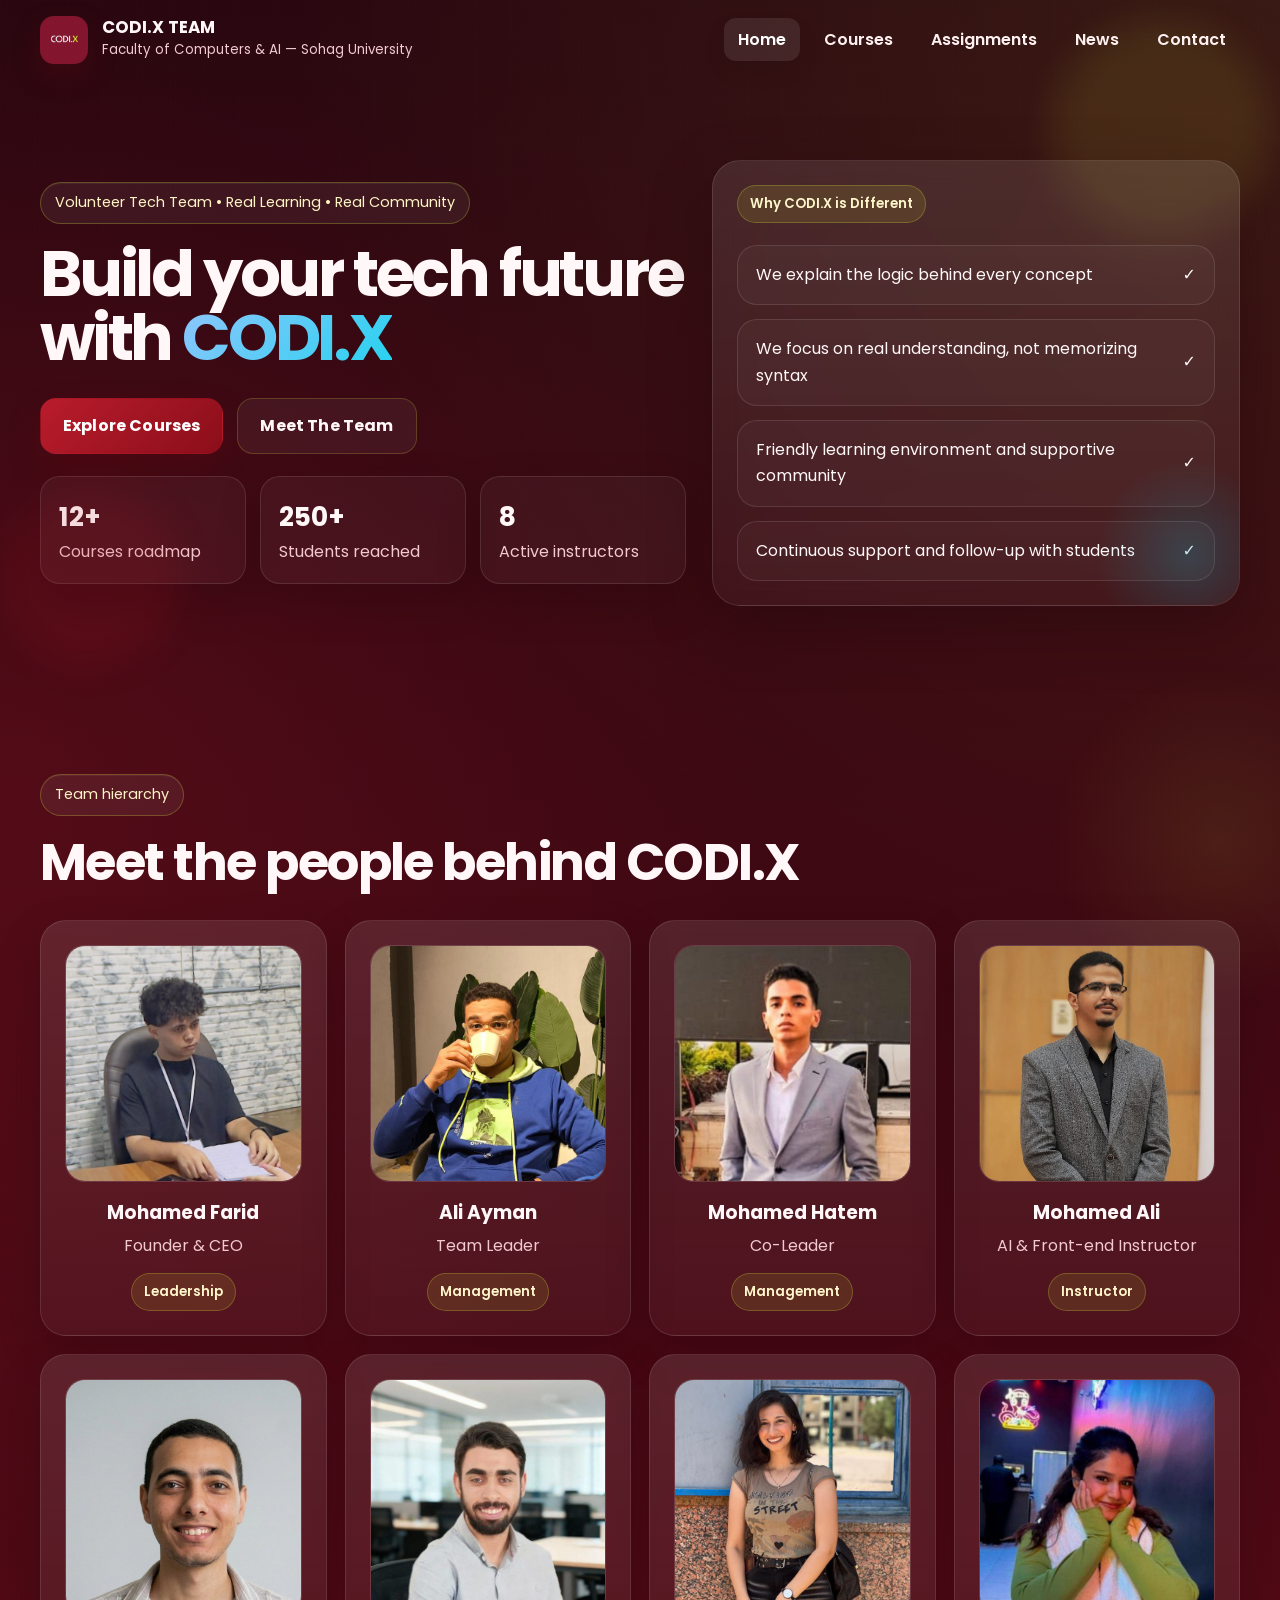
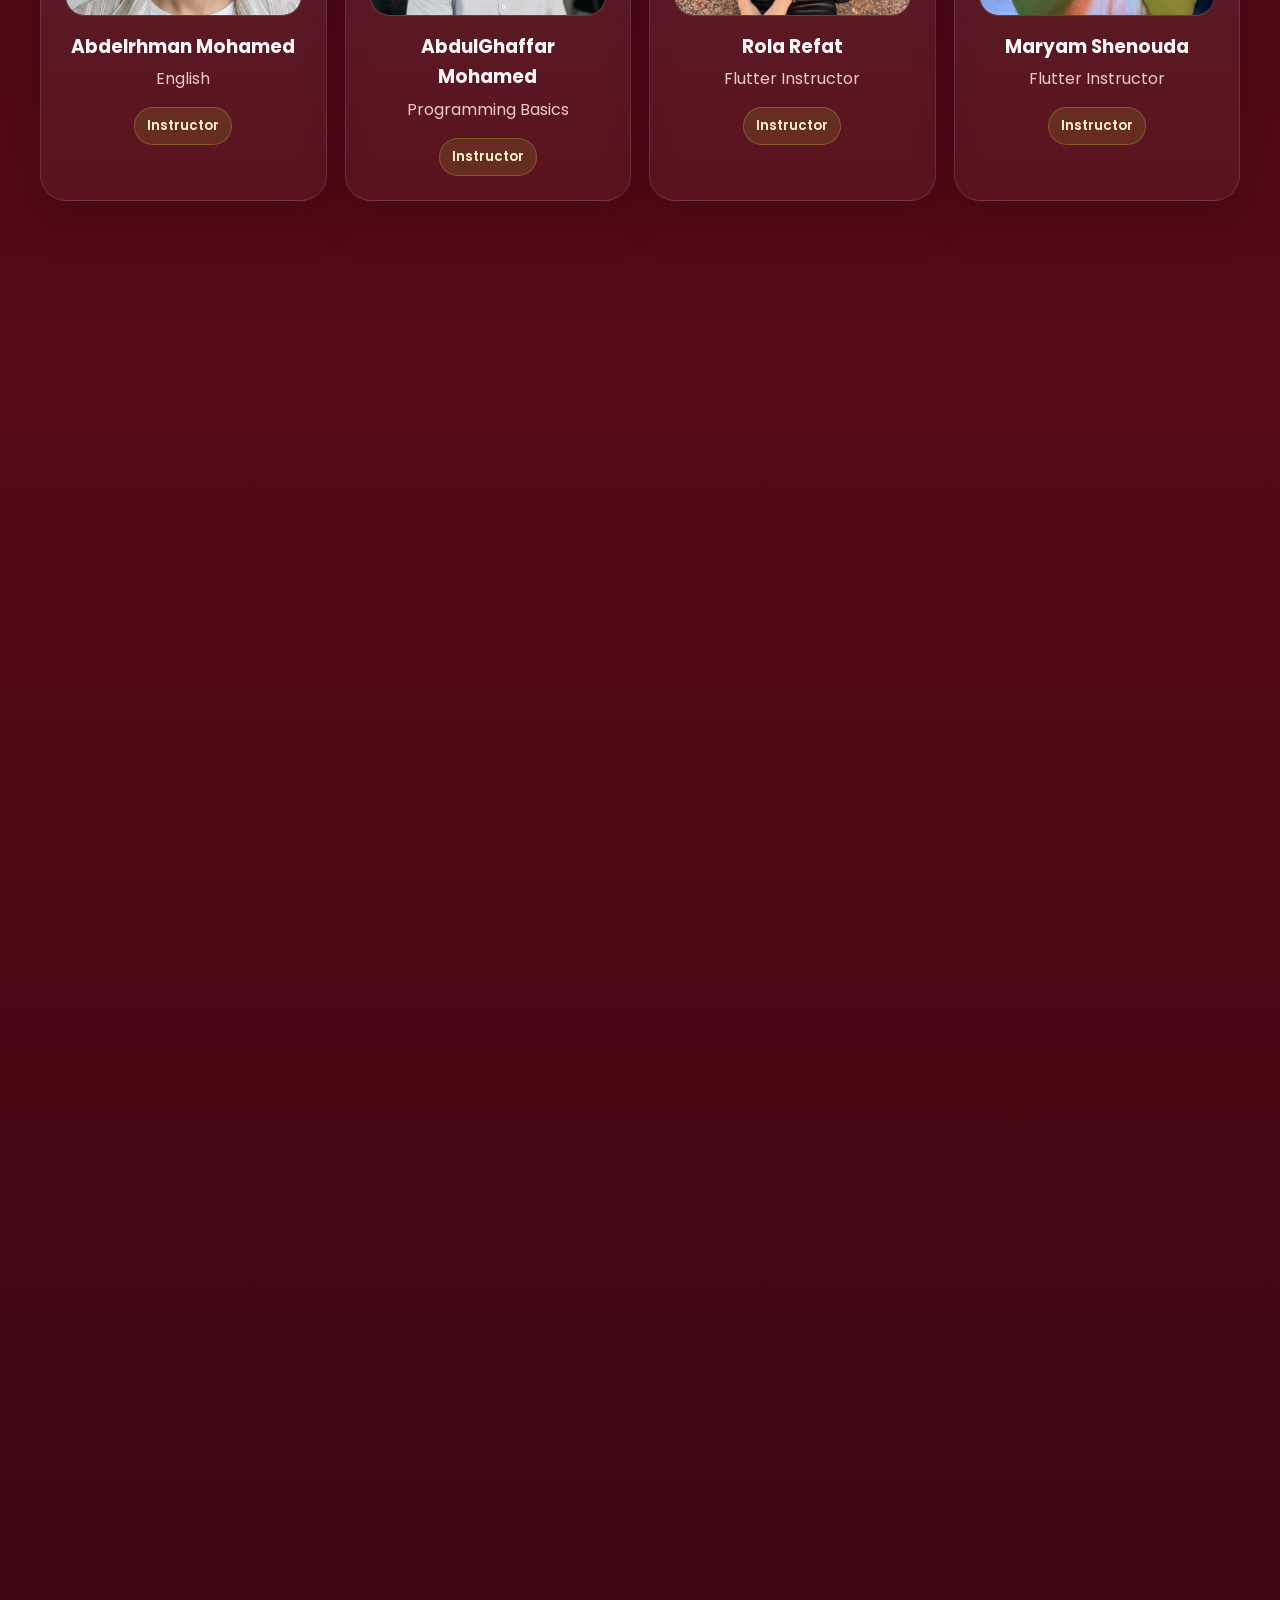
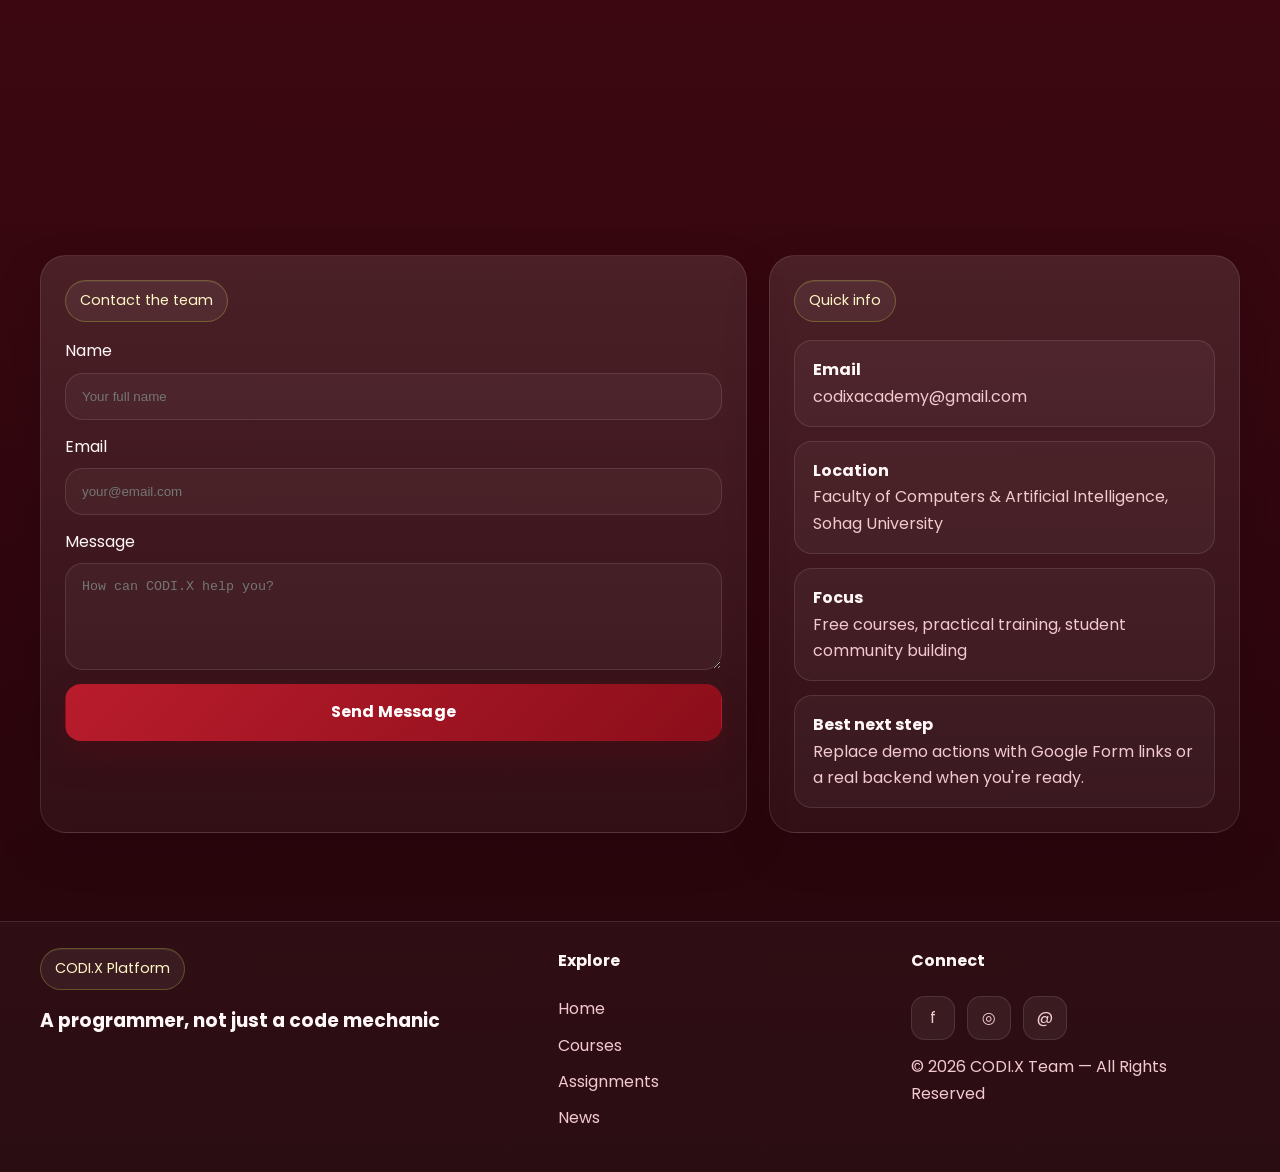
==== commit f47c4434: "Add files via upload" ====
--- a/index.html
+++ b/index.html
@@ -158,7 +158,7 @@
 
         <article class="leader-card card reveal">
           <img src="./images/mariam.jpg" alt="Mariam Shenouda">
-          <h3>Mariam Shenouda</h3>
+          <h3> Maryam Shenouda</h3>
           <p>Flutter Instructor</p>
           <div class="role-tag badge">Instructor</div>
         </article>
@@ -209,8 +209,8 @@
         </article>
         
         <article class="leader-card card reveal">
-          <img src="images/shahd.jpg" alt="shahd galal">
-          <h3>Shahd Galal</h3>
+          <img src="images/Maryam Abu Al-Hassan.jpeg" alt="shahd galal">
+          <h3>Maryam Abu Al-Hassan</h3>
           <p>Social Media Manager</p>
           <div class="role-tag badge">Media</div>
         </article>
